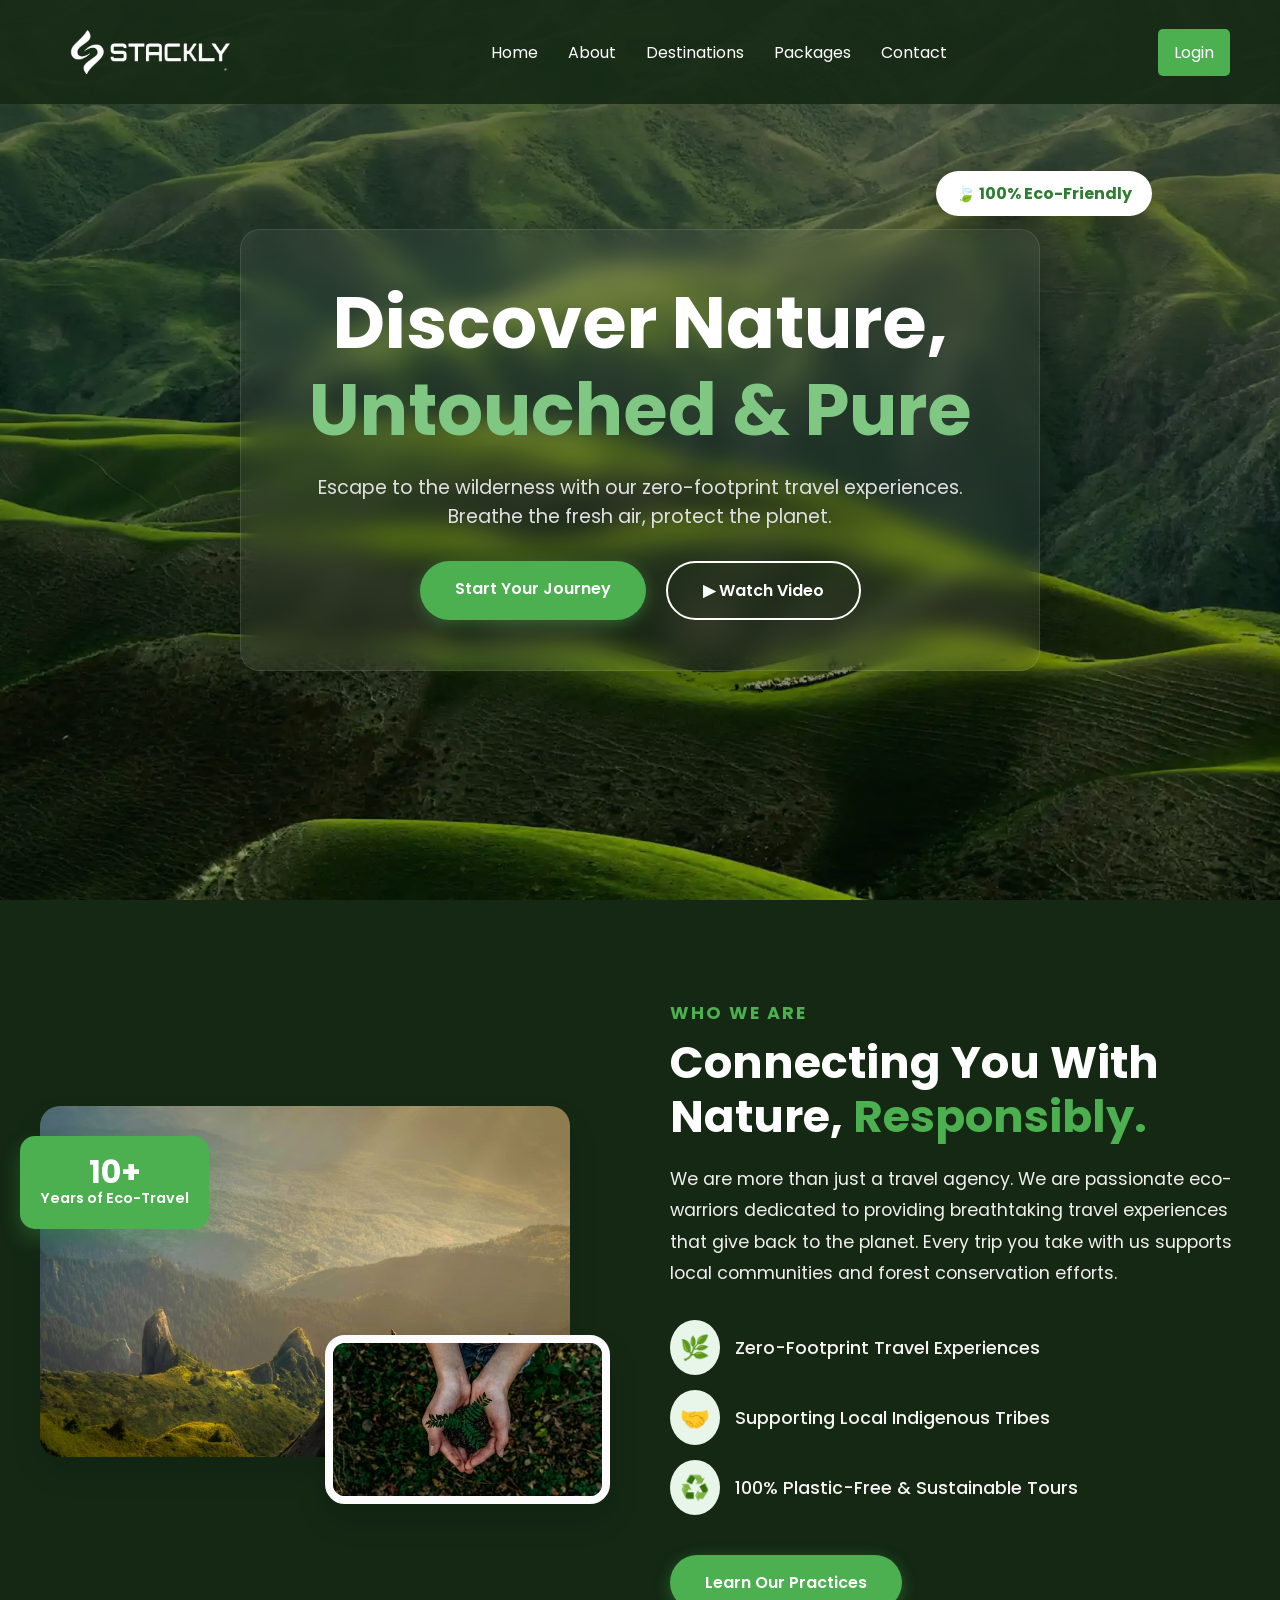
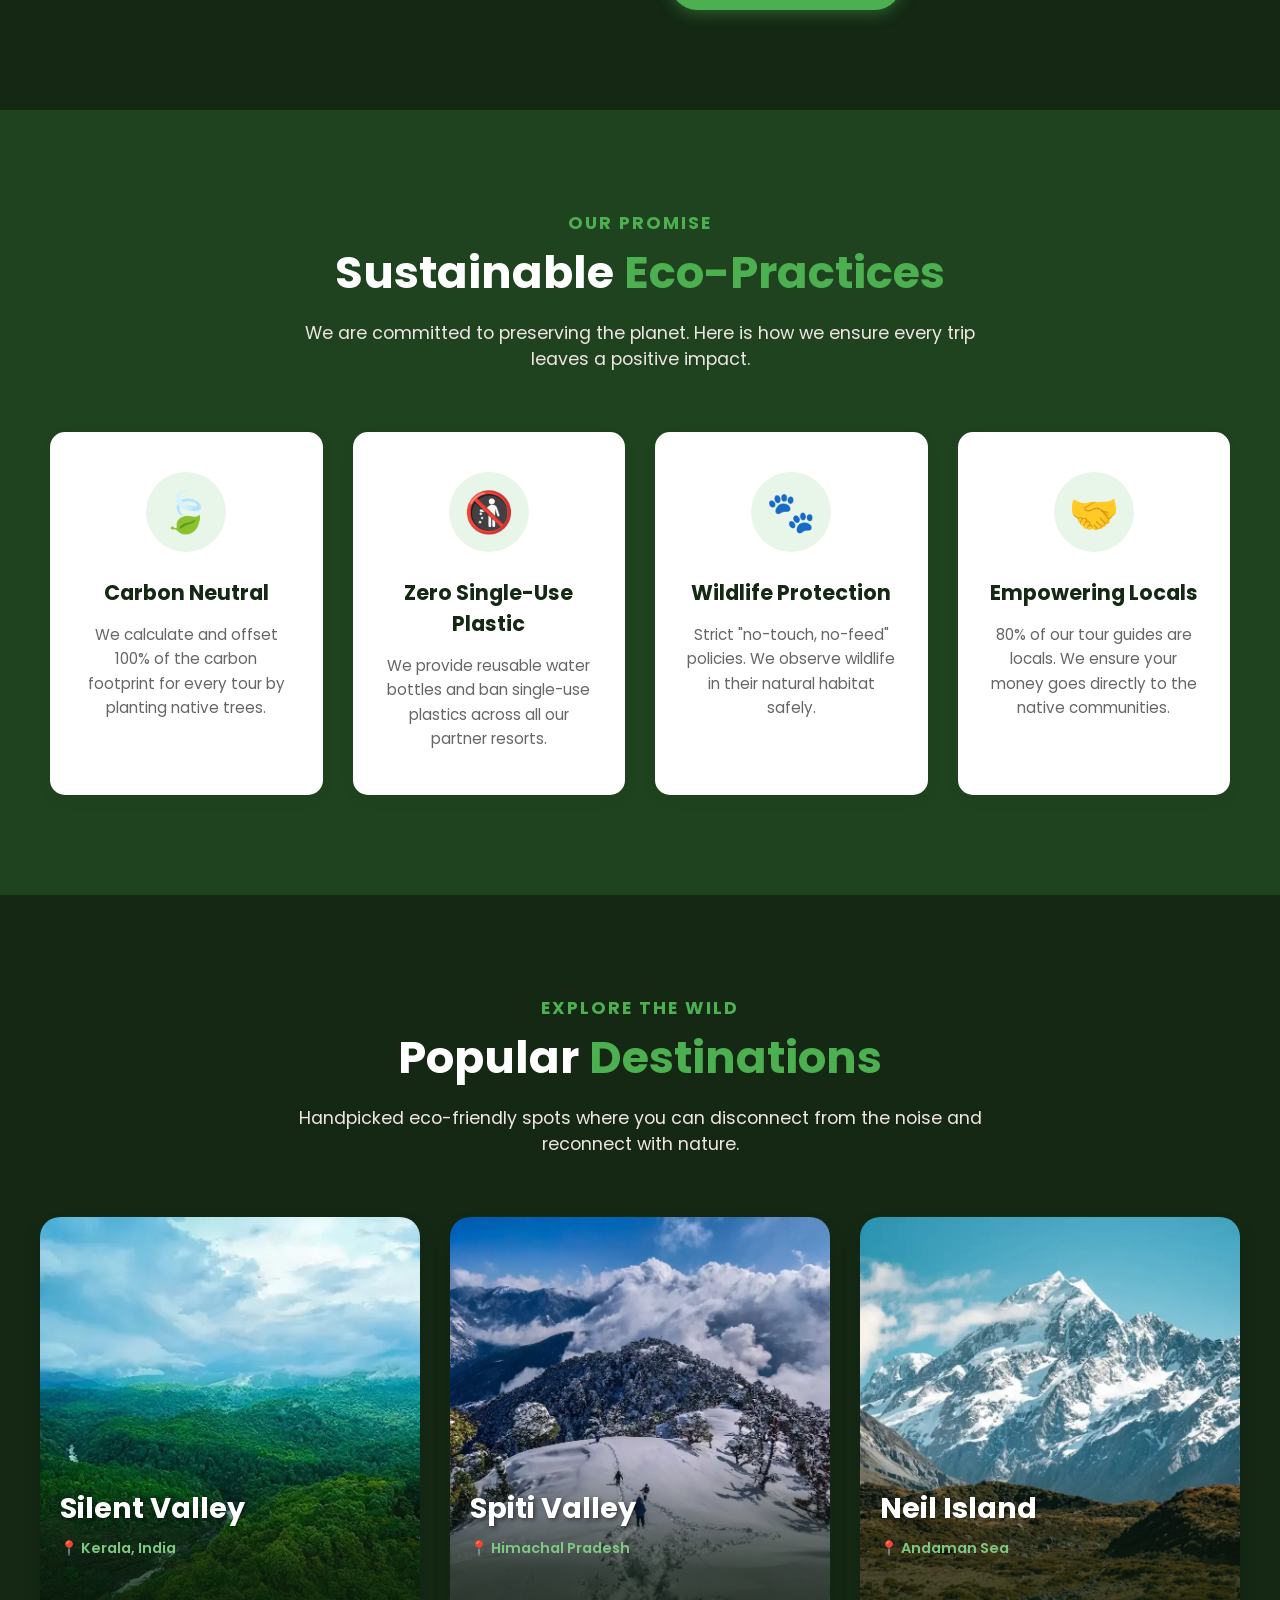
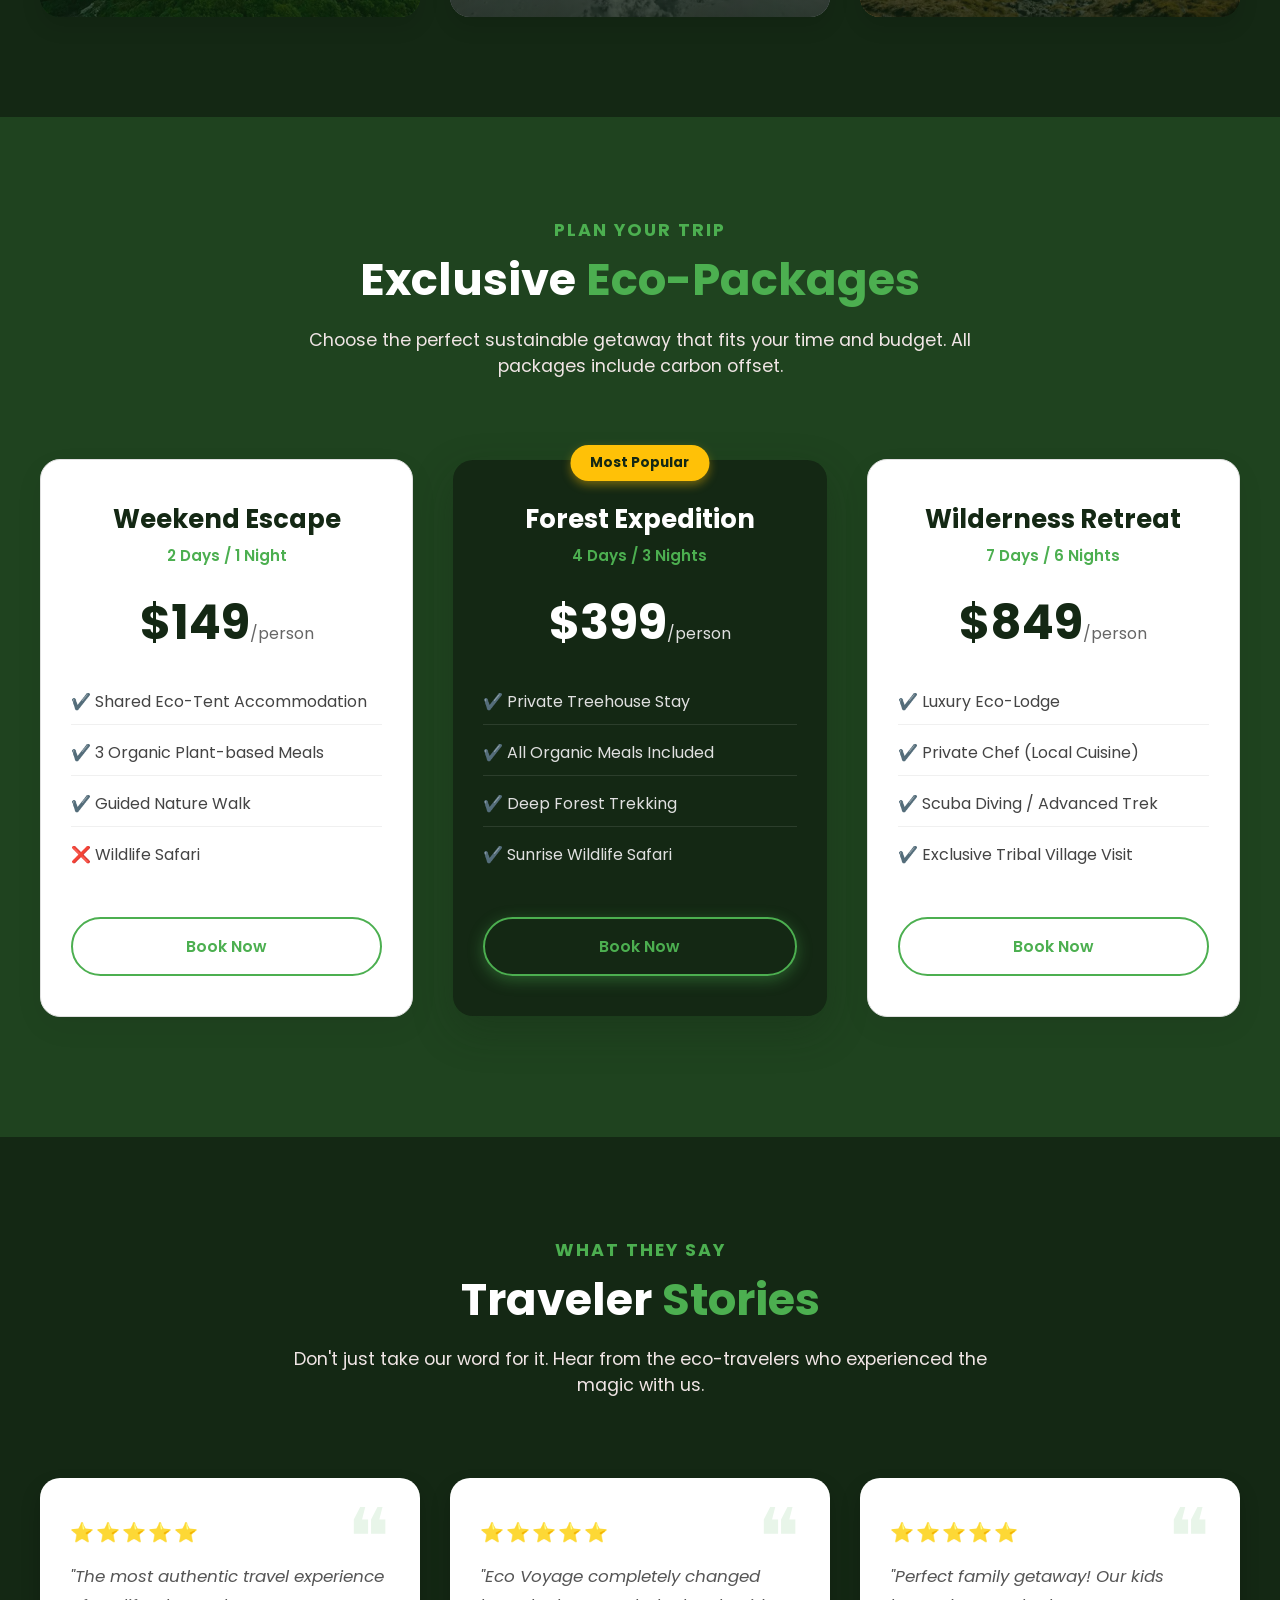
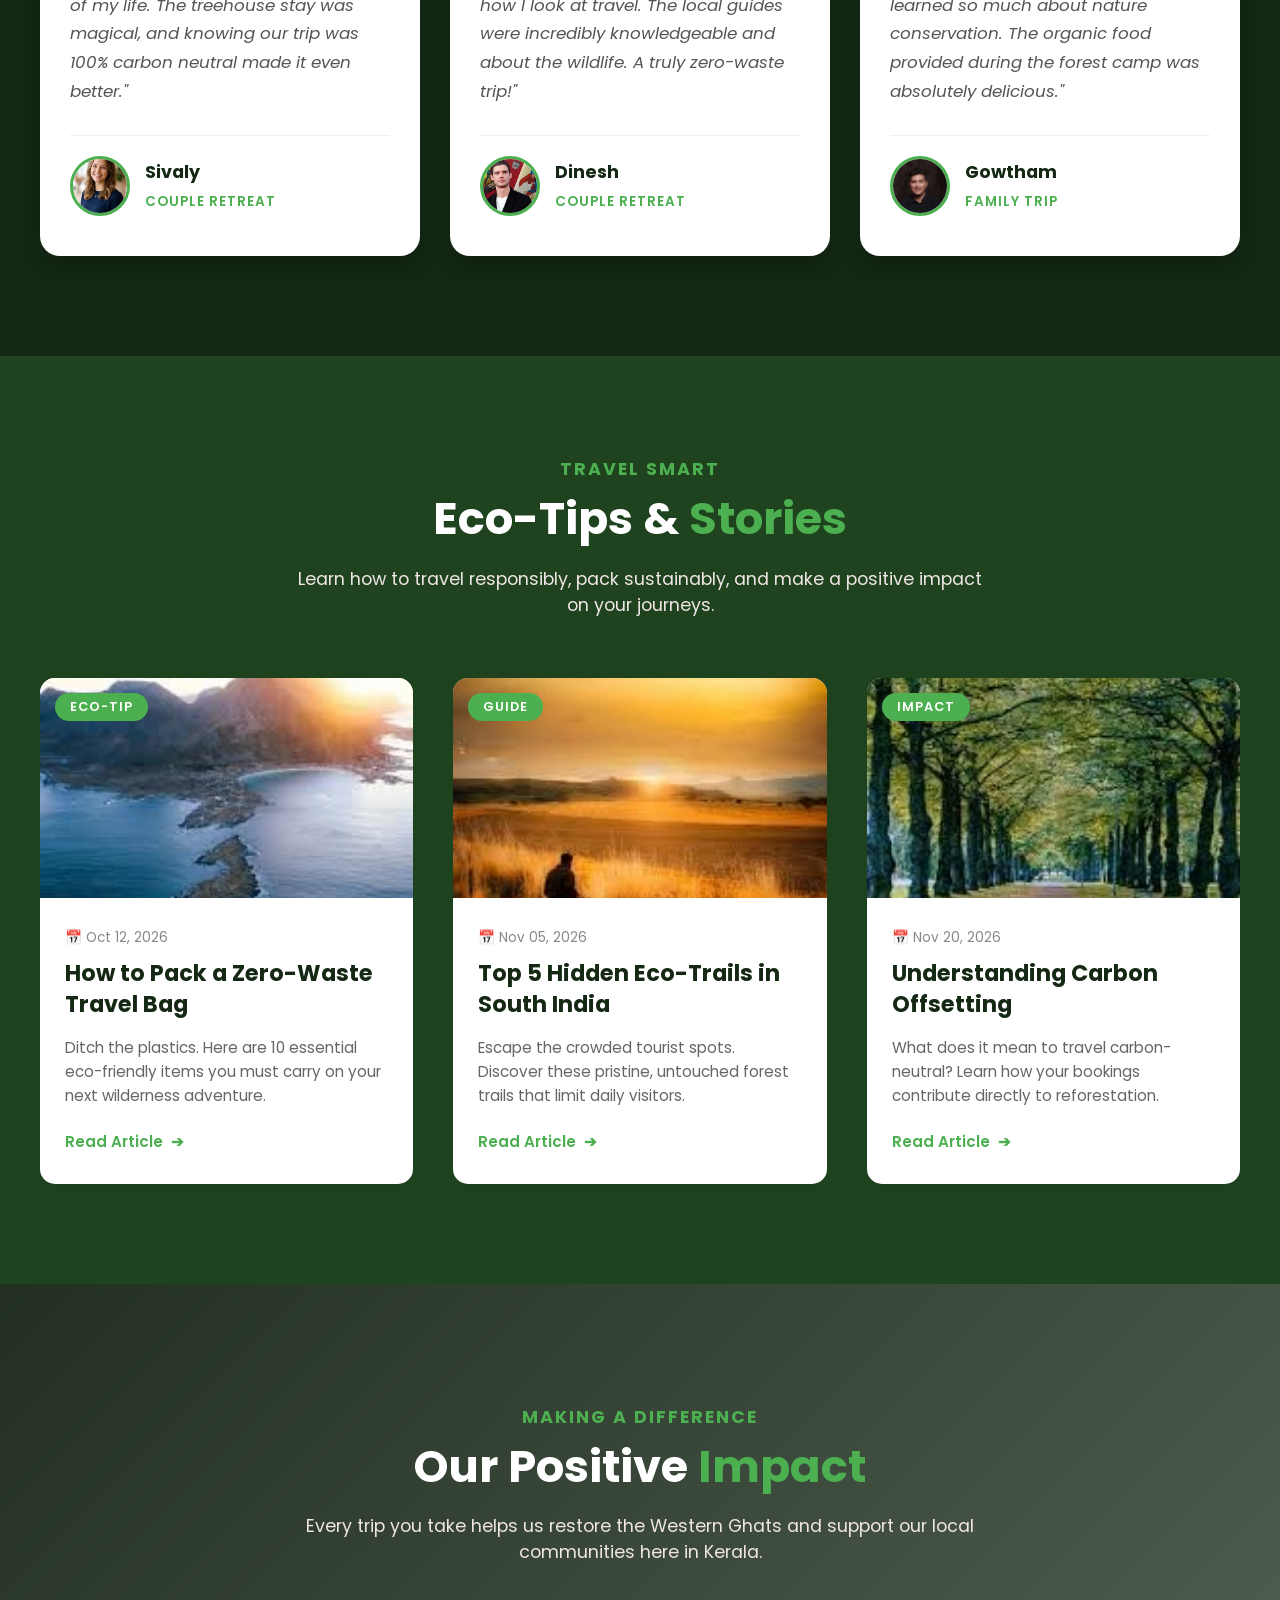
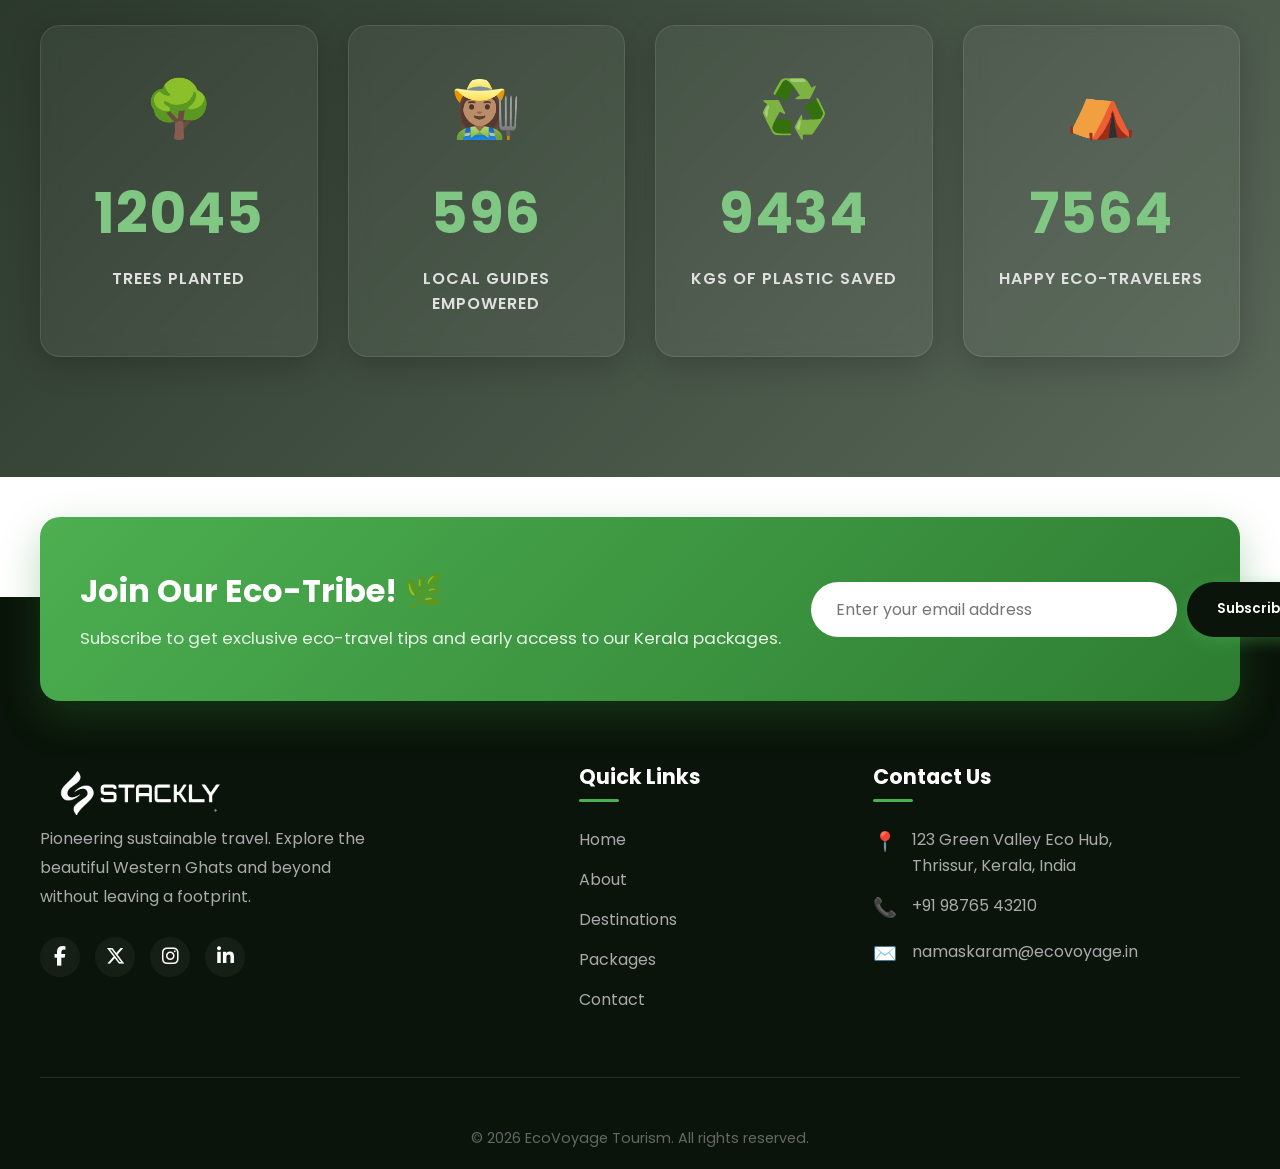
==== index.html @ 21447e5e "Eco Tourism" ====
<!DOCTYPE html>
<html lang="en">

<head>
    <meta charset="UTF-8">
    <meta name="viewport" content="width=device-width, initial-scale=1.0">
    <title>Eco Voyage | Sustainable Tourism</title>
    <link href="https://unpkg.com/aos@2.3.1/dist/aos.css" rel="stylesheet">
    <link rel="stylesheet" href="style.css">
    <link rel="stylesheet" href="com.css">
    <link rel="stylesheet" href="https://cdnjs.cloudflare.com/ajax/libs/font-awesome/6.5.2/css/all.min.css">
</head>
</head>

<body>

    <nav class="navbar">


        <a href="index.html" class="logo-container">
            <img src="./asset/white logo (1).webp" alt="Company Logo" class="logo-img">
        </a>
        <ul class="nav-links">
            <li><a href="index.html">Home</a></li>
            <li><a href="about.html">About</a></li>
            <li><a href="destinations.html">Destinations</a></li>
            <li><a href="packages.html">Packages</a></li>
            <li><a href="contact.html">Contact</a></li>
            <div class="login mob-view">
                <a href="login.html">Login</a>
            </div>
        </ul>
        <div class="login">
            <a href="login.html">Login</a>
        </div>

        <div class="hamburger">
            <div class="line1"></div>
            <div class="line2"></div>
            <div class="line3"></div>
        </div>
    </nav>

    <!-- Section 1: Hero / Home (Upgraded) -->
    <section id="home" class="hero">
        <!-- Animated Zooming Background -->
        <div class="hero-bg"></div>

        <!-- Floating Animated Badge -->
        <div class="floating-badge">🍃 100% Eco-Friendly</div>

        <!-- Glassmorphism Content Box -->
        <div class="hero-content">
            <h1 data-aos="fade-down" data-aos-duration="1000">Discover Nature,<br><span>Untouched & Pure</span></h1>
            <p data-aos="fade-up" data-aos-duration="1200" data-aos-delay="200">Escape to the wilderness with our
                zero-footprint travel experiences. Breathe the fresh air, protect the planet.</p>

            <div class="hero-buttons" data-aos="fade-up" data-aos-duration="1200" data-aos-delay="400">
                <a href="404.html" class="btn primary-btn">Start Your Journey</a>
                <a href="404.html" class="btn secondary-btn">▶ Watch Video</a>
            </div>
        </div>
    </section>

    <!-- Section 2: About Us -->
    <section id="about" class="about-section">
        <div class="container">
            <div class="about-grid">

                <!-- Left Side: Overlapping Images -->
                <div class="about-images" data-aos="fade-right" data-aos-duration="1200">
                    <img src="asset/t2.webp" alt="Nature Exploration" class="main-img">
                    <img src="asset/t3.webp" alt="Eco Plant" class="floating-img">

                    <!-- Floating Experience Badge -->
                    <div class="experience-badge">
                        <h3>10+</h3>
                        <p>Years of Eco-Travel</p>
                    </div>
                </div>

                <!-- Right Side: Content -->
                <div class="about-text" data-aos="fade-left" data-aos-duration="1200" data-aos-delay="200">
                    <h4 class="section-subtitle">Who We Are</h4>
                    <h2 class="section-title">Connecting You With Nature, <span>Responsibly.</span></h2>
                    <p class="about-desc">
                        We are more than just a travel agency. We are passionate eco-warriors dedicated to providing
                        breathtaking travel experiences that give back to the planet. Every trip you take with us
                        supports local communities and forest conservation efforts.
                    </p>

                    <ul class="about-features">
                        <li data-aos="fade-up" data-aos-delay="400"><span class="icon">🌿</span> Zero-Footprint Travel
                            Experiences</li>
                        <li data-aos="fade-up" data-aos-delay="500"><span class="icon">🤝</span> Supporting Local
                            Indigenous Tribes</li>
                        <li data-aos="fade-up" data-aos-delay="600"><span class="icon">♻️</span> 100% Plastic-Free &
                            Sustainable Tours</li>
                    </ul>

                    <a href="404.html" class="btn primary-btn about-btn">Learn Our Practices</a>
                </div>

            </div>
        </div>
    </section>

    <!-- Section 3: Eco-Practices & Core Values -->
    <section id="practices" class="practices-section">
        <div class="container">

            <!-- Section Header -->
            <div class="section-header" data-aos="fade-up">
                <h4 class="section-subtitle">Our Promise</h4>
                <h2 class="section-title">Sustainable <span>Eco-Practices</span></h2>
                <p class="section-desc">We are committed to preserving the planet. Here is how we ensure every trip
                    leaves a positive impact.</p>
            </div>

            <!-- Practices Grid -->
            <div class="practices-grid">

                <!-- Card 1 -->
                <div class="practice-card" data-aos="fade-up" data-aos-duration="1000" data-aos-delay="100">
                    <div class="icon-wrapper">
                        <span>🍃</span>
                    </div>
                    <h3>Carbon Neutral</h3>
                    <p>We calculate and offset 100% of the carbon footprint for every tour by planting native trees.</p>
                </div>

                <!-- Card 2 -->
                <div class="practice-card" data-aos="fade-up" data-aos-duration="1000" data-aos-delay="200">
                    <div class="icon-wrapper">
                        <span>🚯</span>
                    </div>
                    <h3>Zero Single-Use Plastic</h3>
                    <p>We provide reusable water bottles and ban single-use plastics across all our partner resorts.</p>
                </div>

                <!-- Card 3 -->
                <div class="practice-card" data-aos="fade-up" data-aos-duration="1000" data-aos-delay="300">
                    <div class="icon-wrapper">
                        <span>🐾</span>
                    </div>
                    <h3>Wildlife Protection</h3>
                    <p>Strict "no-touch, no-feed" policies. We observe wildlife in their natural habitat safely.</p>
                </div>

                <!-- Card 4 -->
                <div class="practice-card" data-aos="fade-up" data-aos-duration="1000" data-aos-delay="400">
                    <div class="icon-wrapper">
                        <span>🤝</span>
                    </div>
                    <h3>Empowering Locals</h3>
                    <p>80% of our tour guides are locals. We ensure your money goes directly to the native communities.
                    </p>
                </div>

            </div>
        </div>
    </section>

    <!-- Section 4: Top Destinations -->
    <section id="destinations" class="destinations-section">
        <div class="container">

            <!-- Section Header -->
            <div class="section-header" data-aos="fade-up">
                <h4 class="section-subtitle">Explore The Wild</h4>
                <h2 class="section-title">Popular <span>Destinations</span></h2>
                <p class="section-desc">Handpicked eco-friendly spots where you can disconnect from the noise and
                    reconnect with nature.</p>
            </div>

            <!-- Destinations Grid -->
            <div class="destinations-grid">

                <!-- Destination Card 1 -->
                <div class="dest-card" data-aos="zoom-in-up" data-aos-duration="1000" data-aos-delay="100">
                    <img src="asset/t4.webp" alt="Silent Valley Rainforest">
                    <div class="dest-content">
                        <div class="dest-info">
                            <h3>Silent Valley</h3>
                            <span class="location">📍 Kerala, India</span>
                        </div>
                        <div class="dest-hidden-details">
                            <p>Explore untouched tropical evergreen forests and spot rare wildlife.</p>
                            <div class="dest-meta">
                                <span>⏱ 3 Days / 2 Nights</span>
                                <span>⭐ 4.9 (120 Reviews)</span>
                            </div>
                            <a href="404.html" class="btn dest-btn">View Details</a>
                        </div>
                    </div>
                </div>

                <!-- Destination Card 2 -->
                <div class="dest-card" data-aos="zoom-in-up" data-aos-duration="1000" data-aos-delay="200">
                    <img src="asset/t5.webp" alt="Spiti Valley Mountains">
                    <div class="dest-content">
                        <div class="dest-info">
                            <h3>Spiti Valley</h3>
                            <span class="location">📍 Himachal Pradesh</span>
                        </div>
                        <div class="dest-hidden-details">
                            <p>A zero-waste high altitude camping experience in the Himalayas.</p>
                            <div class="dest-meta">
                                <span>⏱ 5 Days / 4 Nights</span>
                                <span>⭐ 4.8 (85 Reviews)</span>
                            </div>
                            <a href="404.html" class="btn dest-btn">View Details</a>
                        </div>
                    </div>
                </div>

                <!-- Destination Card 3 -->
                <div class="dest-card" data-aos="zoom-in-up" data-aos-duration="1000" data-aos-delay="300">
                    <img src="asset/t6.webp" alt="Andaman Coral Reefs">
                    <div class="dest-content">
                        <div class="dest-info">
                            <h3>Neil Island</h3>
                            <span class="location">📍 Andaman Sea</span>
                        </div>
                        <div class="dest-hidden-details">
                            <p>Sustainable scuba diving and beach cleanup retreats.</p>
                            <div class="dest-meta">
                                <span>⏱ 4 Days / 3 Nights</span>
                                <span>⭐ 5.0 (200 Reviews)</span>
                            </div>
                            <a href="404.html" class="btn dest-btn">View Details</a>
                        </div>
                    </div>
                </div>

            </div>
        </div>
    </section>

    <!-- Section 5: Tour Packages -->
    <section id="packages" class="packages-section">
        <div class="container">

            <!-- Section Header -->
            <div class="section-header" data-aos="fade-up">
                <h4 class="section-subtitle">Plan Your Trip</h4>
                <h2 class="section-title">Exclusive <span>Eco-Packages</span></h2>
                <p class="section-desc">Choose the perfect sustainable getaway that fits your time and budget. All
                    packages include carbon offset.</p>
            </div>

            <!-- Packages Grid -->
            <div class="packages-grid">

                <!-- Package 1: Basic -->
                <div class="package-card" data-aos="fade-up" data-aos-duration="1000" data-aos-delay="100">
                    <div class="package-header">
                        <h3>Weekend Escape</h3>
                        <p>2 Days / 1 Night</p>
                    </div>
                    <div class="package-price">
                        <h2>$149<span>/person</span></h2>
                    </div>
                    <ul class="package-features">
                        <li>✔️ Shared Eco-Tent Accommodation</li>
                        <li>✔️ 3 Organic Plant-based Meals</li>
                        <li>✔️ Guided Nature Walk</li>
                        <li>❌ Wildlife Safari</li>
                    </ul>
                    <a href="404.html" class="btn package-btn">Book Now</a>
                </div>

                <!-- Package 2: Premium (Highlighted) -->
                <div class="package-card popular-card" data-aos="fade-up" data-aos-duration="1000" data-aos-delay="200">
                    <div class="popular-badge">Most Popular</div>
                    <div class="package-header">
                        <h3>Forest Expedition</h3>
                        <p>4 Days / 3 Nights</p>
                    </div>
                    <div class="package-price">
                        <h2>$399<span>/person</span></h2>
                    </div>
                    <ul class="package-features">
                        <li>✔️ Private Treehouse Stay</li>
                        <li>✔️ All Organic Meals Included</li>
                        <li>✔️ Deep Forest Trekking</li>
                        <li>✔️ Sunrise Wildlife Safari</li>
                    </ul>
                    <a href="404.html" class="btn primary-btn package-btn">Book Now</a>
                </div>

                <!-- Package 3: Elite -->
                <div class="package-card" data-aos="fade-up" data-aos-duration="1000" data-aos-delay="300">
                    <div class="package-header">
                        <h3>Wilderness Retreat</h3>
                        <p>7 Days / 6 Nights</p>
                    </div>
                    <div class="package-price">
                        <h2>$849<span>/person</span></h2>
                    </div>
                    <ul class="package-features">
                        <li>✔️ Luxury Eco-Lodge</li>
                        <li>✔️ Private Chef (Local Cuisine)</li>
                        <li>✔️ Scuba Diving / Advanced Trek</li>
                        <li>✔️ Exclusive Tribal Village Visit</li>
                    </ul>
                    <a href="404.html" class="btn package-btn">Book Now</a>
                </div>

            </div>
        </div>
    </section>

    <!-- Section 7: Testimonials -->
    <section id="testimonials" class="testimonials-section">
        <div class="container">

            <!-- Section Header (Dark Theme) -->
            <div class="section-header dark-header" data-aos="fade-up">
                <h4 class="section-subtitle">What They Say</h4>
                <h2 class="section-title">Traveler <span>Stories</span></h2>
                <p class="section-desc">Don't just take our word for it. Hear from the eco-travelers who experienced the
                    magic with us.</p>
            </div>

            <!-- Testimonials Grid -->
            <div class="testi-grid">

                <!-- Review Card 1 -->
                <div class="testi-card" data-aos="fade-up" data-aos-duration="1000" data-aos-delay="100">
                    <div class="quote-icon">❝</div>
                    <div class="stars">⭐⭐⭐⭐⭐</div>
                    <p class="review-text">"The most authentic travel experience of my life. The treehouse stay was
                        magical, and knowing our trip was 100% carbon neutral made it even better."</p>
                    <div class="client-info">
                        <img src="asset/p1.webp" alt="Sarah J." class="client-img">
                        <div class="client-details">
                            <h4>Sivaly</h4>
                            <span>Couple Retreat</span>
                        </div>
                    </div>
                </div>

                <!-- Review Card 2 -->
                <div class="testi-card" data-aos="fade-up" data-aos-duration="1000" data-aos-delay="200">
                    <div class="quote-icon">❝</div>
                    <div class="stars">⭐⭐⭐⭐⭐</div>
                    <p class="review-text">"Eco Voyage completely changed how I look at travel. The local guides were
                        incredibly knowledgeable and about the wildlife. A truly zero-waste trip!"</p>
                    <div class="client-info">
                        <img src="asset/p2.webp" alt="David M." class="client-img">
                        <div class="client-details">
                            <h4>Dinesh</h4>
                            <span>Couple Retreat</span>
                        </div>
                    </div>
                </div>

                <!-- Review Card 3 -->
                <div class="testi-card" data-aos="fade-up" data-aos-duration="1000" data-aos-delay="300">
                    <div class="quote-icon">❝</div>
                    <div class="stars">⭐⭐⭐⭐⭐</div>
                    <p class="review-text">"Perfect family getaway! Our kids learned so much about nature conservation.
                        The organic food provided during the forest camp was absolutely delicious."</p>
                    <div class="client-info">
                        <img src="asset/p3.webp" alt="Michael T." class="client-img">
                        <div class="client-details">
                            <h4>Gowtham</h4>
                            <span>Family Trip</span>
                        </div>
                    </div>
                </div>

            </div>
        </div>
    </section>

    <!-- Section 8: Blog / Eco-Tips -->
    <section id="blog" class="blog-section">
        <div class="container">

            <!-- Section Header -->
            <div class="section-header" data-aos="fade-up">
                <h4 class="section-subtitle">Travel Smart</h4>
                <h2 class="section-title">Eco-Tips & <span>Stories</span></h2>
                <p class="section-desc">Learn how to travel responsibly, pack sustainably, and make a positive impact on
                    your journeys.</p>
            </div>

            <!-- Blog Grid -->
            <div class="blog-grid">

                <!-- Blog Card 1 -->
                <div class="blog-card" data-aos="fade-up" data-aos-duration="1000" data-aos-delay="100">
                    <div class="blog-image">
                        <span class="blog-tag">Eco-Tip</span>
                        <img src="asset/t7.webp" alt="Zero Waste Packing">
                    </div>
                    <div class="blog-content">
                        <span class="blog-date">📅 Oct 12, 2026</span>
                        <h3>How to Pack a Zero-Waste Travel Bag</h3>
                        <p>Ditch the plastics. Here are 10 essential eco-friendly items you must carry on your next
                            wilderness adventure.</p>
                        <a href="404.html" class="read-more">Read Article <span class="arrow">➔</span></a>
                    </div>
                </div>

                <!-- Blog Card 2 -->
                <div class="blog-card" data-aos="fade-up" data-aos-duration="1000" data-aos-delay="200">
                    <div class="blog-image">
                        <span class="blog-tag">Guide</span>
                        <img src="asset/t8.webp" alt="Forest Trails">
                    </div>
                    <div class="blog-content">
                        <span class="blog-date">📅 Nov 05, 2026</span>
                        <h3>Top 5 Hidden Eco-Trails in South India</h3>
                        <p>Escape the crowded tourist spots. Discover these pristine, untouched forest trails that limit
                            daily visitors.</p>
                        <a href="404.html" class="read-more">Read Article <span class="arrow">➔</span></a>
                    </div>
                </div>

                <!-- Blog Card 3 -->
                <div class="blog-card" data-aos="fade-up" data-aos-duration="1000" data-aos-delay="300">
                    <div class="blog-image">
                        <span class="blog-tag">Impact</span>
                        <img src="asset/t9.webp" alt="Planting Trees">
                    </div>
                    <div class="blog-content">
                        <span class="blog-date">📅 Nov 20, 2026</span>
                        <h3>Understanding Carbon Offsetting</h3>
                        <p>What does it mean to travel carbon-neutral? Learn how your bookings contribute directly to
                            reforestation.</p>
                        <a href="404.html" class="read-more">Read Article <span class="arrow">➔</span></a>
                    </div>
                </div>

            </div>
        </div>
    </section>

    <section id="impact" class="impact-section">
        <div class="impact-overlay"></div>

        <div class="container relative-z">
            <div class="section-header dark-header" data-aos="fade-up">
                <h4 class="section-subtitle">Making A Difference</h4>
                <h2 class="section-title">Our Positive <span>Impact</span></h2>
                <p class="section-desc">Every trip you take helps us restore the Western Ghats and support our local
                    communities here in Kerala.</p>
            </div>

            <div class="stats-grid">

                <div class="stat-card glass-card" data-aos="fade-up" data-aos-duration="1000" data-aos-delay="100">
                    <div class="stat-icon pulse-icon">🌳</div>
                    <h2 class="counter" data-target="15400">12045</h2>
                    <p>Trees Planted</p>
                </div>

                <div class="stat-card glass-card" data-aos="fade-up" data-aos-duration="1000" data-aos-delay="200">
                    <div class="stat-icon pulse-icon">👩🏽‍🌾</div>
                    <h2 class="counter" data-target="120">596</h2>
                    <p>Local Guides Empowered</p>
                </div>

                <div class="stat-card glass-card" data-aos="fade-up" data-aos-duration="1000" data-aos-delay="300">
                    <div class="stat-icon pulse-icon">♻️</div>
                    <h2 class="counter" data-target="5000">9434</h2>
                    <p>KGs of Plastic Saved</p>
                </div>

                <div class="stat-card glass-card" data-aos="fade-up" data-aos-duration="1000" data-aos-delay="400">
                    <div class="stat-icon pulse-icon">⛺</div>
                    <h2 class="counter" data-target="3200">7564</h2>
                    <p>Happy Eco-Travelers</p>
                </div>

            </div>
        </div>
    </section>

    <footer id="contact" class="footer-section">
        <div class="container">

            <div class="newsletter-box" data-aos="zoom-in" data-aos-duration="1000">
                <div class="news-text">
                    <h2>Join Our Eco-Tribe! 🌿</h2>
                    <p>Subscribe to get exclusive eco-travel tips and early access to our Kerala packages.</p>
                </div>
                <form class="news-form" id="newsForm" novalidate>
                    <input type="email" id="newsEmail" placeholder="Enter your email address" required>
                    <button type="submit" class="btn primary-btn" id="newsBtn">Subscribe</button>
                    <span class="news-error" id="newsError">Please enter a valid email.</span>
                </form>
            </div>

            <div class="footer-grid">

                <div class="footer-col" data-aos="fade-up" data-aos-delay="100">
                    <div class="logo-container">
                        <img src="./asset/white logo (1).webp" alt="Company Logo" class="logo-img">
                    </div>
                    <p class="footer-desc">Pioneering sustainable travel. Explore the beautiful Western Ghats and beyond
                        without leaving a footprint.</p>
                    <div class="social-links">
                        <a href="404.html"><i class="fa-brands fa-facebook-f"></i></a>
                        <a href="404.html"><i class="fa-brands fa-x-twitter"></i></a>
                        <a href="404.html"><i class="fa-brands fa-instagram"></i></a>
                        <a href="404.html"><i class="fa-brands fa-linkedin-in"></i></a>
                    </div>
                </div>

                <div class="footer-col" data-aos="fade-up" data-aos-delay="200">
                    <h3>Quick Links</h3>
                    <ul>
                        <li><a href="index.html">Home</a></li>
                        <li><a href="about.html">About</a></li>
                        <li><a href="destinations.html"> Destinations</a></li>
                        <li><a href="packages.html"> Packages</a></li>
                        <li><a href="contact.html">Contact</a></li>
                    </ul>
                </div>

                <div class="footer-col" data-aos="fade-up" data-aos-delay="300">
                    <h3>Contact Us</h3>
                    <ul class="contact-info">
                        <li><span class="icon">📍</span> 123 Green Valley Eco Hub,<br> Thrissur, Kerala, India</li>
                        <li><span class="icon">📞</span> +91 98765 43210</li>
                        <li><span class="icon">✉️</span> namaskaram@ecovoyage.in</li>
                    </ul>
                </div>

            </div>

            <div class="footer-bottom">
                <p>&copy; 2026 EcoVoyage Tourism. All rights reserved.</p>
            </div>

        </div>
    </footer>

    <script>
        const newsForm = document.getElementById('newsForm');
        const newsEmail = document.getElementById('newsEmail');
        const newsError = document.getElementById('newsError');
        const newsBtn = document.getElementById('newsBtn');

        newsForm.addEventListener('submit', function (e) {
            e.preventDefault();
            const emailRegex = /^[a-zA-Z0-9._%+-]+@[a-zA-Z0-9.-]+\.[a-zA-Z]{2,}$/;

            if (!emailRegex.test(newsEmail.value)) {
                newsError.style.display = "block";
                newsEmail.style.borderColor = "#ff4d4d";
            } else {
                newsError.style.display = "none";
                newsBtn.innerText = "Subscribing...";
                newsBtn.disabled = true;

                // சப்ஸ்கிரைப் சக்சஸ் ஆனதும்
                setTimeout(() => {
                    newsBtn.innerText = "Subscribed!";
                    window.location.href = '404.html'
                    newsEmail.value = "";
                    setTimeout(() => {
                        newsBtn.innerText = "Subscribe";
                        newsBtn.disabled = false;
                    }, 500);
                }, 100);
            }
        });
    </script>

    <script src="https://unpkg.com/aos@2.3.1/dist/aos.js"></script>
    <script src="main.js"></script>
</body>

</html>
---- style.css ----
/* --- UPGRADED HERO SECTION --- */
.hero {
    position: relative;
    height: 100vh;
    display: flex;
    justify-content: center;
    align-items: center;
    overflow: hidden;
    /* Keeps zooming background inside */
}

/* Zooming Background Animation (Ken Burns Effect) */
.hero-bg {
    position: absolute;
    top: 0;
    left: 0;
    width: 100%;
    height: 100%;
    /* Dark gradient over a beautiful nature image */
    background: linear-gradient(rgba(10, 25, 10, 0.6), rgba(10, 25, 10, 0.3)),
        url('./asset/t1.webp') center/cover;
    z-index: -1;
    animation: zoomBg 20s infinite alternate linear;
}

@keyframes zoomBg {
    0% {
        transform: scale(1);
    }

    100% {
        transform: scale(1.15);
    }

    /* Slow zoom in */
}

/* Glassmorphism Content Box */
.hero-content {
    text-align: center;
    padding: 50px;
    background: rgba(255, 255, 255, 0.05);
    /* Semi-transparent */
    backdrop-filter: blur(12px);
    /* Glass blur effect */
    -webkit-backdrop-filter: blur(12px);
    border: 1px solid rgba(255, 255, 255, 0.1);
    border-radius: 20px;
    max-width: 800px;
    width: 90%;
    z-index: 1;
    box-shadow: 0 20px 40px rgba(0, 0, 0, 0.2);
}

.hero-content h1 {
    color: #fff;
    font-size: 4.5rem;
    line-height: 1.2;
    margin-bottom: 20px;
}

.hero-content h1 span {
    color: #81C784;
    /* Soft Eco Green */
}

.hero-content p {
    color: #e0e0e0;
    font-size: 1.2rem;
    margin-bottom: 30px;
}

/* Floating Badge Animation */
.floating-badge {
    position: absolute;
    top: 19%;
    right: 10%;
    background: #fff;
    color: #2e7d32;
    padding: 10px 20px;
    border-radius: 30px;
    font-weight: 700;
    box-shadow: 0 10px 20px rgba(0, 0, 0, 0.2);
    animation: floatBadge 3s ease-in-out infinite;
    z-index: 2;
}

@keyframes floatBadge {

    0%,
    100% {
        transform: translateY(0px);
    }

    50% {
        transform: translateY(-15px);
    }
}

/* Dual Buttons Styling */
.hero-buttons {
    display: flex;
    gap: 20px;
    justify-content: center;
}

.btn {
    padding: 15px 35px;
    border-radius: 30px;
    font-weight: 600;
    text-decoration: none;
    transition: all 0.3s ease;
}

.primary-btn {
    background-color: #4CAF50;
    color: white;
    box-shadow: 0 4px 15px rgba(76, 175, 80, 0.4);
}

.primary-btn:hover {
    background-color: #45a049;
    transform: translateY(-5px);
    box-shadow: 0 8px 25px rgba(76, 175, 80, 0.6);
}

.secondary-btn {
    background-color: transparent;
    color: white;
    border: 2px solid white;
}

.secondary-btn:hover {
    background-color: white;
    color: #142814;
    transform: translateY(-5px);
}

/* --- MOBILE RESPONSIVENESS FOR HERO --- */
@media screen and (max-width: 768px) {
    .hero-content {
        padding: 30px 20px;
    }

    .hero {
        padding-top: 200px;
    }

    .hero-content h1 {
        font-size: 2.8rem;
    }

    .hero-content p {
        font-size: 1rem;
    }

    .hero-buttons {
        flex-direction: column;
        /* Stacks buttons on mobile */
        gap: 15px;
        width: 100%;
    }

    .btn {
        width: 100%;
        /* Full width buttons on mobile */
    }

    .floating-badge {
        top: 22%;
        right: 5%;
        font-size: 0.8rem;
        padding: 8px 15px;
    }
}


/* --- ABOUT US SECTION --- */
.about-section {
    padding: 100px 20px;
    background-color: #142814;
    overflow: hidden;
    /* Prevents AOS animation horizontal scroll issue */
}


.about-grid {
    display: grid;
    grid-template-columns: 1fr 1fr;
    gap: 60px;
    align-items: center;
}

/* Images Layout */
.about-images {
    position: relative;
    padding-right: 40px;
    padding-bottom: 40px;
}

.main-img {
    width: 100%;
    border-radius: 20px;
    box-shadow: 0 15px 30px rgba(0, 0, 0, 0.1);
    transition: transform 0.5s ease;
}

.main-img:hover {
    transform: scale(1.02);
}

.floating-img {
    position: absolute;
    bottom: 0;
    right: 0;
    width: 50%;
    border-radius: 20px;
    border: 8px solid #fcfcfc;
    /* Creates a cutout effect */
    box-shadow: 0 15px 30px rgba(0, 0, 0, 0.15);
    z-index: 2;
}

.experience-badge {
    position: absolute;
    top: 30px;
    left: -20px;
    background-color: #4CAF50;
    color: white;
    padding: 20px;
    border-radius: 15px;
    text-align: center;
    box-shadow: 0 10px 20px rgba(76, 175, 80, 0.3);
    z-index: 3;
    animation: bounceSlow 4s infinite ease-in-out;
}

.experience-badge h3 {
    font-size: 2rem;
    line-height: 1;
}

.experience-badge p {
    font-size: 0.9rem;
    margin: 0;
    font-weight: 600;
}

@keyframes bounceSlow {

    0%,
    100% {
        transform: translateY(0);
    }

    50% {
        transform: translateY(-10px);
    }
}

/* Text Content */
.section-subtitle {
    color: #4CAF50;
    font-size: 1.1rem;
    text-transform: uppercase;
    letter-spacing: 2px;
    margin-bottom: 10px;
}

.section-title {
    font-size: 2.8rem;
    color: #ffffff;
    margin-bottom: 20px;
    line-height: 1.2;
}

.section-title span {
    color: #4CAF50;
    position: relative;
}

.about-desc {
    color: #f2eeee;
    line-height: 1.8;
    font-size: 1.1rem;
    margin-bottom: 30px;
}

/* Features List */
.about-features {
    list-style: none;
    margin-bottom: 40px;
}

.about-features li {
    display: flex;
    align-items: center;
    font-size: 1.1rem;
    color: #f7f3f3;
    margin-bottom: 15px;
    font-weight: 500;
}

.about-features .icon {
    font-size: 1.5rem;
    margin-right: 15px;
    background: #e8f5e9;
    padding: 10px;
    border-radius: 50%;
}

.about-btn {
    display: inline-block;
}

/* --- MOBILE RESPONSIVENESS FOR ABOUT SECTION --- */
@media screen and (max-width: 992px) {
    .about-grid {
        grid-template-columns: 1fr;
        gap: 50px;
        text-align: center;
    }

    .about-images {
        padding-right: 20px;
        padding-bottom: 20px;
        max-width: 600px;
        margin: 0 auto;
    }

    .floating-img {
        width: 45%;
        right: -10px;
        bottom: -10px;
        border-width: 5px;
    }

    .experience-badge {
        left: -10px;
        top: 20px;
        padding: 15px;
    }

    .experience-badge h3 {
        font-size: 1.5rem;
    }

    .section-title {
        font-size: 2.2rem;
    }

    .about-features li {
        justify-content: center;
        text-align: left;
    }
}

@media screen and (max-width: 576px) {
    .about-section {
        padding: 60px 15px;
    }

    .floating-img {
        display: none;
        /* Hide small image on very small screens for clean look */
    }

    .about-images {
        padding-right: 0;
        padding-bottom: 0;
    }
}

/* --- ECO-PRACTICES / CORE VALUES SECTION --- */
.practices-section {
    padding: 100px 20px;
    background-color: #1f431f;
    /* Very light eco-green background */
}

/* Common Header Style for upcoming sections too */
.section-header {
    text-align: center;
    max-width: 700px;
    margin: 0 auto 60px auto;
}

.section-desc {
    color: #f1f0f0;
    font-size: 1.1rem;
    margin-top: 15px;
}

/* Grid Layout */
.practices-grid {
    display: grid;
    /* Smart Grid: Automatically creates columns based on screen width */
    grid-template-columns: repeat(auto-fit, minmax(250px, 1fr));
    gap: 30px;
    padding: 0 10px;
}

/* Card Styling */
.practice-card {
    background: #ffffff;
    padding: 40px 30px;
    border-radius: 15px;
    text-align: center;
    box-shadow: 0 5px 15px rgba(0, 0, 0, 0.05);
    transition: all 0.4s ease;
    position: relative;
    overflow: hidden;
    border-bottom: 4px solid transparent;
}

/* Icon Styling inside Card */
.icon-wrapper {
    width: 80px;
    height: 80px;
    background: #e8f5e9;
    border-radius: 50%;
    display: flex;
    justify-content: center;
    align-items: center;
    margin: 0 auto 25px auto;
    font-size: 2.5rem;
    transition: transform 0.4s ease;
}

.practice-card h3 {
    font-size: 1.3rem;
    color: #142814;
    margin-bottom: 15px;
}

.practice-card p {
    color: #666;
    font-size: 0.95rem;
    line-height: 1.6;
}

/* --- CARD HOVER ANIMATIONS --- */
.practice-card:hover {
    transform: translateY(-10px);
    /* Lifts up */
    box-shadow: 0 15px 30px rgba(0, 0, 0, 0.1);
    /* Stronger shadow */
    border-bottom: 4px solid #4CAF50;
    /* Green border appears at bottom */
}

.practice-card:hover .icon-wrapper {
    transform: scale(1.1) rotate(5deg);
    /* Icon pops slightly */
    background: #4CAF50;
    color: white;
}

/* Change emoji color to text logic (since emojis don't change color via CSS easily, 
   the background change itself gives a great effect) */

/* --- MOBILE RESPONSIVENESS --- */
@media screen and (max-width: 768px) {
    .practices-section {
        padding: 60px 20px;
    }

    .section-header {
        margin-bottom: 40px;
    }

    .practice-card {
        padding: 30px 20px;
    }
}

/* --- TOP DESTINATIONS SECTION --- */
.destinations-section {
    padding: 100px 20px;
    background-color: #142814;
}

.destinations-grid {
    display: grid;
    grid-template-columns: repeat(auto-fit, minmax(300px, 1fr));
    gap: 30px;
}

/* Card Styling */
.dest-card {
    position: relative;
    border-radius: 20px;
    overflow: hidden;
    height: 400px;
    /* Fixed height for uniformity */
    box-shadow: 0 10px 20px rgba(0, 0, 0, 0.1);
    cursor: pointer;
}

.dest-card img {
    width: 100%;
    height: 100%;
    object-fit: cover;
    transition: transform 0.6s ease;
}

/* Hover Effect on Image */
.dest-card:hover img {
    transform: scale(1.1);
}

/* Content Overlay Layer */
.dest-content {
    position: absolute;
    bottom: 0;
    left: 0;
    width: 100%;
    background: linear-gradient(to top, rgba(10, 25, 10, 0.95) 0%, rgba(10, 25, 10, 0.7) 60%, transparent 100%);
    color: white;
    padding: 30px 20px 20px 20px;
    transition: transform 0.4s ease;
    /* Hide the details initially by pushing them down */
    transform: translateY(120px);
}

.dest-info {
    margin-bottom: 15px;
}

.dest-info h3 {
    font-size: 1.8rem;
    margin-bottom: 5px;
    text-shadow: 2px 2px 4px rgba(0, 0, 0, 0.5);
}

.location {
    color: #81C784;
    font-size: 0.9rem;
    font-weight: 600;
}

/* Details that appear on hover */
.dest-hidden-details {
    opacity: 0;
    transition: opacity 0.4s ease 0.1s;
    /* Delay opacity for smooth feel */
}

.dest-hidden-details p {
    font-size: 0.95rem;
    line-height: 1.5;
    color: #e0e0e0;
    margin-bottom: 15px;
}

.dest-meta {
    display: flex;
    justify-content: space-between;
    font-size: 0.85rem;
    margin-bottom: 20px;
    color: #a5d6a7;
    font-weight: 600;
}

.dest-btn {
    display: block;
    text-align: center;
    padding: 10px 20px;
    font-size: 0.9rem;
    background-color: white;
}

/* Hover Reveals Content */
.dest-card:hover .dest-content {
    transform: translateY(0);
    /* Slides up completely */
}

.dest-card:hover .dest-hidden-details {
    opacity: 1;
    /* Makes text visible */
}

/* --- MOBILE RESPONSIVENESS FOR DESTINATIONS --- */
@media screen and (max-width: 768px) {
    .destinations-section {
        padding: 60px 20px;
    }

    .dest-card {
        height: 350px;
    }

    /* On mobile, don't hide everything. Show it slightly so users know to tap */
    .dest-content {
        transform: translateY(0);
        background: linear-gradient(to top, rgba(10, 25, 10, 0.95) 0%, rgba(10, 25, 10, 0.8) 70%, transparent 100%);
    }

    .dest-hidden-details {
        opacity: 1;
    }

    /* Make button slightly smaller on mobile */
    .dest-btn {
        padding: 8px 15px;
    }
}

/* --- TOUR PACKAGES SECTION --- */
.packages-section {
    padding: 100px 20px;
    background-color: #1f431f;
    /* Subtle green background */
}

.packages-grid {
    display: grid;
    grid-template-columns: repeat(auto-fit, minmax(320px, 1fr));
    gap: 40px;
    align-items: center;
    /* Aligns the scaled center card perfectly */
    padding: 20px 0;
}

/* Base Card Styling */
.package-card {
    background-color: #ffffff;
    border-radius: 20px;
    padding: 40px 30px;
    text-align: center;
    box-shadow: 0 10px 30px rgba(0, 0, 0, 0.05);
    transition: transform 0.4s ease, box-shadow 0.4s ease;
    position: relative;
    border: 1px solid #e0e0e0;
}

.package-card:hover {
    transform: translateY(-10px);
    box-shadow: 0 20px 40px rgba(0, 0, 0, 0.1);
}

.package-header h3 {
    font-size: 1.6rem;
    color: #142814;
    margin-bottom: 5px;
}

.package-header p {
    color: #4CAF50;
    font-weight: 600;
    font-size: 0.95rem;
    margin-bottom: 20px;
}

.package-price h2 {
    font-size: 3rem;
    color: #142814;
    margin-bottom: 30px;
}

.package-price span {
    font-size: 1rem;
    color: #666;
    font-weight: 400;
}

/* Features List */
.package-features {
    list-style: none;
    text-align: left;
    margin-bottom: 40px;
}

.package-features li {
    font-size: 1rem;
    color: #444;
    margin-bottom: 15px;
    border-bottom: 1px solid #f0f0f0;
    padding-bottom: 10px;
}

.package-features li:last-child {
    border-bottom: none;
}

/* Button for normal cards */
.package-btn {
    display: block;
    border: 2px solid #4CAF50;
    color: #4CAF50;
    background: transparent;
}

.package-btn:hover {
    background: #4CAF50;
    color: white;
}

/* --- POPULAR CARD (CENTER) STYLING --- */
.popular-card {
    background-color: #142814;
    color: white;
    transform: scale(1.08);
    /* Makes it slightly bigger */
    border: none;
    box-shadow: 0 15px 40px rgba(20, 40, 20, 0.3);
}

.popular-card:hover {
    transform: scale(1.08) translateY(-10px);
}

.popular-card .package-header h3,
.popular-card .package-price h2 {
    color: white;
}

.popular-card .package-price span,
.popular-card .package-features li {
    color: #e0e0e0;
    border-bottom-color: rgba(255, 255, 255, 0.1);
}

/* Popular Badge */
.popular-badge {
    position: absolute;
    top: -15px;
    left: 50%;
    transform: translateX(-50%);
    background-color: #FFC107;
    /* Eye-catching Yellow */
    color: #142814;
    padding: 8px 20px;
    border-radius: 20px;
    font-weight: 700;
    font-size: 0.85rem;
    box-shadow: 0 4px 10px rgba(255, 193, 7, 0.4);
}

/* --- MOBILE RESPONSIVENESS FOR PACKAGES --- */
@media screen and (max-width: 992px) {
    .packages-grid {
        gap: 30px;
    }

    /* Remove scaling on smaller screens so they stack normally */
    .popular-card {
        transform: scale(1);
    }

    .popular-card:hover {
        transform: translateY(-10px);
    }
    .packages-grid {
        grid-template-columns: 1fr;
    }
}

@media screen and (max-width: 768px) {
    .packages-section {
        padding: 60px 20px;
    }

    .package-card {
        padding: 30px 20px;
    }

    .package-price h2 {
        font-size: 2.5rem;
    }
}

/* --- TESTIMONIALS SECTION --- */
.testimonials-section {
    padding: 100px 20px;
    background-color: #142814;
    /* Dark Forest Green for contrast */
    color: white;
}

/* Modifier for header in dark background */
.dark-header .section-title,
.dark-header .section-desc {
    color: white;
}

.testi-grid {
    display: grid;
    grid-template-columns: repeat(auto-fit, minmax(300px, 1fr));
    gap: 30px;
    padding-top: 20px;
}

/* Testimonial Card */
.testi-card {
    background-color: #ffffff;
    color: #333;
    padding: 40px 30px;
    border-radius: 20px;
    position: relative;
    box-shadow: 0 10px 20px rgba(0, 0, 0, 0.2);
    transition: transform 0.4s ease;
    z-index: 1;
}

.testi-card:hover {
    transform: translateY(-10px);
}

/* Huge Quote Icon inside card */
.quote-icon {
    position: absolute;
    top: 20px;
    right: 30px;
    font-size: 5rem;
    color: #e8f5e9;
    /* Very light green so it acts like a watermark */
    line-height: 1;
    z-index: -1;
    font-family: Georgia, serif;
}

.stars {
    font-size: 1.2rem;
    margin-bottom: 15px;
    letter-spacing: 2px;
}

.review-text {
    font-size: 1.05rem;
    line-height: 1.7;
    color: #555;
    margin-bottom: 30px;
    font-style: italic;
    min-height: 100px;
    /* Keeps cards aligned */
}

/* Client Info Area */
.client-info {
    display: flex;
    align-items: center;
    border-top: 1px solid #f0f0f0;
    padding-top: 20px;
}

.client-img {
    width: 60px;
    height: 60px;
    border-radius: 50%;
    object-fit: cover;
    margin-right: 15px;
    border: 3px solid #4CAF50;
    transition: transform 0.4s ease;
}

.testi-card:hover .client-img {
    transform: scale(1.1) rotate(5deg);
}

.client-details h4 {
    font-size: 1.1rem;
    color: #142814;
    margin-bottom: 3px;
}

.client-details span {
    font-size: 0.85rem;
    color: #4CAF50;
    font-weight: 600;
    text-transform: uppercase;
    letter-spacing: 1px;
}

/* --- MOBILE RESPONSIVENESS FOR TESTIMONIALS --- */
@media screen and (max-width: 768px) {
    .testimonials-section {
        padding: 60px 20px;
    }

    .testi-card {
        padding: 30px 20px;
    }

    .review-text {
        font-size: 1rem;
        min-height: auto;
        /* Remove min-height on mobile */
    }
}

/* --- BLOG / ECO-TIPS SECTION --- */
.blog-section {
    padding: 100px 20px;
    background-color: #1f431f;
}

.blog-grid {
    display: grid;
    grid-template-columns: repeat(auto-fit, minmax(320px, 1fr));
    gap: 40px;
}

/* Blog Card Styling */
.blog-card {
    background: #fff;
    border-radius: 15px;
    overflow: hidden;
    box-shadow: 0 10px 25px rgba(0, 0, 0, 0.06);
    transition: transform 0.4s ease, box-shadow 0.4s ease;
}

.blog-card:hover {
    transform: translateY(-10px);
    box-shadow: 0 15px 35px rgba(0, 0, 0, 0.1);
}

/* Image Wrapper and Animation */
.blog-image {
    position: relative;
    width: 100%;
    height: 220px;
    overflow: hidden;
}

.blog-image img {
    width: 100%;
    height: 100%;
    object-fit: cover;
    transition: transform 0.6s ease;
}

.blog-card:hover .blog-image img {
    transform: scale(1.1);
    /* Zoom effect on hover */
}

/* Floating Tag */
.blog-tag {
    position: absolute;
    top: 15px;
    left: 15px;
    background-color: #4CAF50;
    color: white;
    padding: 5px 15px;
    font-size: 0.8rem;
    font-weight: 600;
    border-radius: 20px;
    z-index: 2;
    text-transform: uppercase;
    letter-spacing: 1px;
}

/* Content Area */
.blog-content {
    padding: 30px 25px;
}

.blog-date {
    display: block;
    color: #888;
    font-size: 0.85rem;
    margin-bottom: 10px;
}

.blog-content h3 {
    font-size: 1.4rem;
    color: #142814;
    margin-bottom: 15px;
    line-height: 1.4;
    transition: color 0.3s ease;
}

.blog-card:hover .blog-content h3 {
    color: #4CAF50;
    /* Title turns green on hover */
}

.blog-content p {
    color: #666;
    font-size: 0.95rem;
    line-height: 1.6;
    margin-bottom: 20px;
}

/* Read More Link & Arrow Animation */
.read-more {
    display: inline-flex;
    align-items: center;
    color: #4CAF50;
    font-weight: 600;
    text-decoration: none;
    font-size: 0.95rem;
    transition: color 0.3s ease;
}

.read-more .arrow {
    margin-left: 8px;
    transition: transform 0.3s ease;
}

.blog-card:hover .read-more {
    color: #2e7d32;
}

.blog-card:hover .arrow {
    transform: translateX(5px);
    /* Arrow shoots forward */
}

/* --- MOBILE RESPONSIVENESS FOR BLOG --- */
@media screen and (max-width: 768px) {
    .blog-section {
        padding: 60px 20px;
    }

    .blog-grid {
        gap: 30px;
        grid-template-columns: 1fr;
    }

    .blog-image {
        height: 200px;
    }

    .blog-content {
        padding: 25px 20px;
    }

    .blog-content h3 {
        font-size: 1.25rem;
    }
}

/* --- OUR IMPACT SECTION (UPGRADED) --- */
.impact-section {
    position: relative;
    padding: 120px 20px;
    /* Beautiful dark forest background */
    background: url('./asset/de4.webp') center/cover fixed;
    color: white;
    text-align: center;
    overflow: hidden;
}

.impact-overlay {
    position: absolute;
    top: 0;
    left: 0;
    width: 100%;
    height: 100%;
    background: linear-gradient(135deg, rgba(10, 25, 10, 0.9), rgba(20, 40, 20, 0.7));
}

.relative-z {
    position: relative;
    z-index: 2;
}

.stats-grid {
    display: grid;
    grid-template-columns: repeat(auto-fit, minmax(220px, 1fr));
    gap: 30px;
    margin-top: 50px;
}

/* Glassmorphism Card Style */
.glass-card {
    background: rgba(255, 255, 255, 0.05);
    /* Very transparent white */
    backdrop-filter: blur(10px);
    /* The Glass Blur Effect */
    -webkit-backdrop-filter: blur(10px);
    border: 1px solid rgba(255, 255, 255, 0.1);
    border-radius: 20px;
    padding: 40px 20px;
    transition: all 0.4s ease;
    box-shadow: 0 8px 32px rgba(0, 0, 0, 0.2);
}

/* Glowing Hover Effect */
.glass-card:hover {
    transform: translateY(-10px);
    background: rgba(255, 255, 255, 0.1);
    border-color: #4CAF50;
    box-shadow: 0 15px 40px rgba(76, 175, 80, 0.3);
    /* Green Glow */
}

/* Floating Icon Animation */
.stat-icon {
    font-size: 3.5rem;
    margin-bottom: 20px;
    display: inline-block;
    animation: floatIcon 3s ease-in-out infinite;
}

@keyframes floatIcon {

    0%,
    100% {
        transform: translateY(0);
    }

    50% {
        transform: translateY(-10px);
    }
}

.stat-card h2 {
    font-size: 3.5rem;
    color: #81C784;
    /* Light Eco Green */
    margin-bottom: 10px;
    font-weight: 700;
    letter-spacing: 1px;
}

.stat-card p {
    font-size: 1rem;
    font-weight: 600;
    color: #e0e0e0;
    text-transform: uppercase;
    letter-spacing: 1px;
}

/* --- MOBILE RESPONSIVENESS FOR IMPACT --- */
@media screen and (max-width: 768px) {
    .impact-section {
        padding: 80px 20px;
        background-attachment: scroll;
        /* Disables fixed background on mobile for better performance */
    }

    .stats-grid {
        gap: 20px;
    }

    .glass-card {
        padding: 30px 15px;
    }

    .stat-icon {
        font-size: 2.8rem;
    }

    .stat-card h2 {
        font-size: 2.8rem;
    }
}
---- com.css ----
@import url('https://fonts.googleapis.com/css2?family=Poppins:wght@300;400;600;700&display=swap');

* {
    margin: 0;
    padding: 0;
    box-sizing: border-box;
    font-family: 'Poppins', sans-serif;
    scroll-behavior: smooth;
}

/* body{
   padding-top: 80px;
} */
a {
    text-decoration: none;
}

.logo-container {
    display: flex;
    align-items: center;
    justify-content: flex-start;
    padding: 10px 20px;
}


.logo-img {
    width: 160px;
    transition: transform 0.3s ease;
}


.logo-img:hover {
    transform: scale(1.05);
    cursor: pointer;
}

/* Navbar Styling */
.navbar {
    display: flex;
    justify-content: space-between;
    align-items: center;
    padding: 20px 50px;
    background-color: rgba(20, 40, 20, 0.9);
    position: fixed;
    top: 0;
    width: 100%;
    z-index: 999;
    transition: 0.3s ease;
}

.logo {
    color: white;
    font-size: 24px;
    font-weight: 700;
    cursor: pointer;
}

.logo span {
    color: #4CAF50;
    /* Eco Green */
}

.nav-links {
    list-style: none;
    display: flex;
}

.nav-links li {
    margin-left: 30px;
}

.nav-links a {
    color: white;
    text-decoration: none;
    font-weight: 400;
    transition: 0.3s;
}

.nav-links a:hover {
    color: #4CAF50;
}

.login a {
    color: white;
    padding: 12px 16px;
    background-color: #4CAF50;
    border-radius: 5px;
    transition: all 0.4s ease;

}

.login a:hover {
    background-color: transparent;
}

/* Hamburger Menu (Mobile) */
.hamburger {
    display: none;
    cursor: pointer;
}

.hamburger div {
    width: 25px;
    height: 3px;
    background-color: white;
    margin: 5px;
    transition: all 0.3s ease;
}

.mob-view {
    display: none;
}

/* --- MOBILE RESPONSIVENESS --- */
@media screen and (max-width: 768px) {
    .mob-view {
        display: block !important;
    }

    .navbar {
        padding: 20px;
    }

    .login {
        display: none;
    }

    .nav-links {
        position: absolute;
        right: 0;
        top: 70px;
        background-color: rgba(20, 40, 20, 0.95);
        height: 100vh;
        width: 100%;
        flex-direction: column;
        align-items: center;
        justify-content: flex-start;
        padding-top: 50px;
        transform: translateX(100%);
        transition: transform 0.4s ease-in-out;
    }

    .nav-links li {
        margin: 20px 0;
    }

    .nav-links.nav-active {
        transform: translateX(0%);
    }

    .hamburger {
        display: block;
    }

    .toggle .line1 {
        transform: rotate(-45deg) translate(-5px, 6px);
    }

    .toggle .line2 {
        opacity: 0;
        /* நடுவுல இருக்கற கோடு மறைஞ்சிடும் */
    }

    .toggle .line3 {
        transform: rotate(45deg) translate(-5px, -6px);
    }

}

/* --- FOOTER & CONTACT SECTION --- */
.footer-section {
    background-color: #0a140a;
    /* Deep, dark forest black/green */
    color: #fff;
    padding: 80px 20px 20px 20px;
    position: relative;
    margin-top: 120px;
    /* Space for the floating newsletter */
    font-family: 'Poppins', sans-serif;
}

/* Floating Newsletter Box */
.newsletter-box {
    background: linear-gradient(135deg, #4CAF50, #2e7d32);
    border-radius: 20px;
    padding: 50px 40px;
    display: flex;
    justify-content: space-between;
    align-items: center;
    flex-wrap: wrap;
    gap: 30px;
    margin-top: -160px;
    /* Pulls the box up to overlap the section above */
    margin-bottom: 60px;
    box-shadow: 0 15px 40px rgba(46, 125, 50, 0.3);
    position: relative;
    z-index: 10;
}

.news-text h2 {
    font-size: 2rem;
    margin-bottom: 10px;
    color: white;
}

.news-text p {
    color: #e8f5e9;
    font-size: 1.05rem;
}

.news-form {
    display: flex;
    gap: 10px;
    flex: 1;
    min-width: 300px;
}

.news-form input {
    flex: 1;
    padding: 15px 25px;
    border-radius: 30px;
    border: none;
    outline: none;
    font-size: 1rem;
    font-family: 'Poppins', sans-serif;
}

.news-form button {
    background: #0a140a;
    color: white;
    border: none;
    cursor: pointer;
    padding: 15px 30px;
    border-radius: 30px;
    font-weight: 600;
    transition: 0.3s;
}

.news-form button:hover {
    background: #ffffff;
    color: #0a140a;
}

/* Footer Grid Layout */
.footer-grid {
    display: grid;
    grid-template-columns: 2fr 1fr 1.5fr;
    gap: 50px;
    margin-bottom: 40px;
    border-bottom: 1px solid rgba(255, 255, 255, 0.1);
    padding-bottom: 50px;
}

.footer-logo {
    font-size: 28px;
    font-weight: 700;
    margin-bottom: 15px;
}

.footer-logo span {
    color: #4CAF50;
}

.footer-desc {
    color: #aaa;
    line-height: 1.8;
    margin-bottom: 25px;
    max-width: 350px;
}

/* Social Media Icons */
.social-links {
    display: flex;
    gap: 15px;
}

.social-links a {
    display: inline-flex;
    justify-content: center;
    align-items: center;
    width: 40px;
    height: 40px;
    background: rgba(255, 255, 255, 0.05);
    border-radius: 50%;
    color: white;
    text-decoration: none;
    font-size: 1.2rem;
    transition: all 0.3s ease;
}

.social-links a:hover {
    background: #4CAF50;
    transform: translateY(-5px);
    /* Bounce up on hover */
    box-shadow: 0 5px 15px rgba(76, 175, 80, 0.4);
}

/* Quick Links & Contact Details */
.footer-col h3 {
    font-size: 1.3rem;
    margin-bottom: 25px;
    color: #fff;
    position: relative;
    padding-bottom: 10px;
}

.footer-col h3::after {
    content: '';
    position: absolute;
    left: 0;
    bottom: 0;
    width: 40px;
    height: 3px;
    background: #4CAF50;
    border-radius: 2px;
}

.footer-col ul {
    list-style: none;
}

.footer-col ul li {
    margin-bottom: 15px;
}

.footer-col ul li a {
    color: #aaa;
    text-decoration: none;
    transition: all 0.3s ease;
    display: inline-block;
}

.footer-col ul li a:hover {
    color: #4CAF50;
    transform: translateX(5px);
    /* Slide right gently on hover */
}

/* Contact Info Styling */
.contact-info li {
    color: #aaa;
    display: flex;
    align-items: flex-start;
    gap: 15px;
    margin-bottom: 20px;
    line-height: 1.6;
}

.contact-info .icon {
    font-size: 1.2rem;
}

/* Bottom Copyright Bar */
.footer-bottom {
    text-align: center;
    color: #666;
    font-size: 0.9rem;
    padding-top: 10px;
}

/* --- MOBILE RESPONSIVENESS FOR FOOTER --- */
@media screen and (max-width: 992px) {
    .footer-grid {
        grid-template-columns: 1fr 1fr;
        /* 2 columns on tablet */
    }
}

@media screen and (max-width: 768px) {
    .footer-section {
        padding-top: 140px;
        /* More space for stacked newsletter on mobile */
    }

    .newsletter-box {
        flex-direction: column;
        text-align: center;
        padding: 40px 20px;
        margin-top: -160px;
    }

    .news-form {
        width: 100%;
        flex-direction: column;
        /* Stack input and button vertically */
        min-width: 100%;
    }

    .news-form button {
        width: 100%;
    }

    .footer-grid {
        grid-template-columns: 1fr;
        /* 1 column on mobile screens */
        text-align: center;
        gap: 40px;
    }

    .footer-col h3::after {
        left: 50%;
        transform: translateX(-50%);
        /* Center the underline for headings */
    }

    .social-links {
        justify-content: center;
    }

    .footer-desc {
        margin: 0 auto 25px auto;
    }

    .contact-info li {
        justify-content: center;
        text-align: left;
        /* Keep text readable while centered overall */
        flex-direction: column;
        align-items: center;
        gap: 5px;
    }
}

.container {
    max-width: 1200px;
    margin: 0 auto;
}

.section-header {
    text-align: center;
    max-width: 700px;
    margin: 0 auto 60px auto;
}

.section-desc {
    color: #f0e5e5 !important;
    font-size: 1.1rem;
    margin-top: 15px;
}

.section-subtitle {
    color: #4CAF50;
    font-size: 1.1rem;
    text-transform: uppercase;
    letter-spacing: 2px;
    margin-bottom: 10px;
}

.news-form {
    position: relative;
    display: flex;
    gap: 10px;
}

.news-error {
    position: absolute;
    bottom: -25px;
    left: 0;
    color: #ff4d4d;
    font-size: 0.8rem;
    display: none;
}

.news-form input:invalid:not(:placeholder-shown) {
    border: 1px solid #ff4d4d;
}

.news-form input:valid:not(:placeholder-shown) {
    border: 1px solid #4CAF50;
}
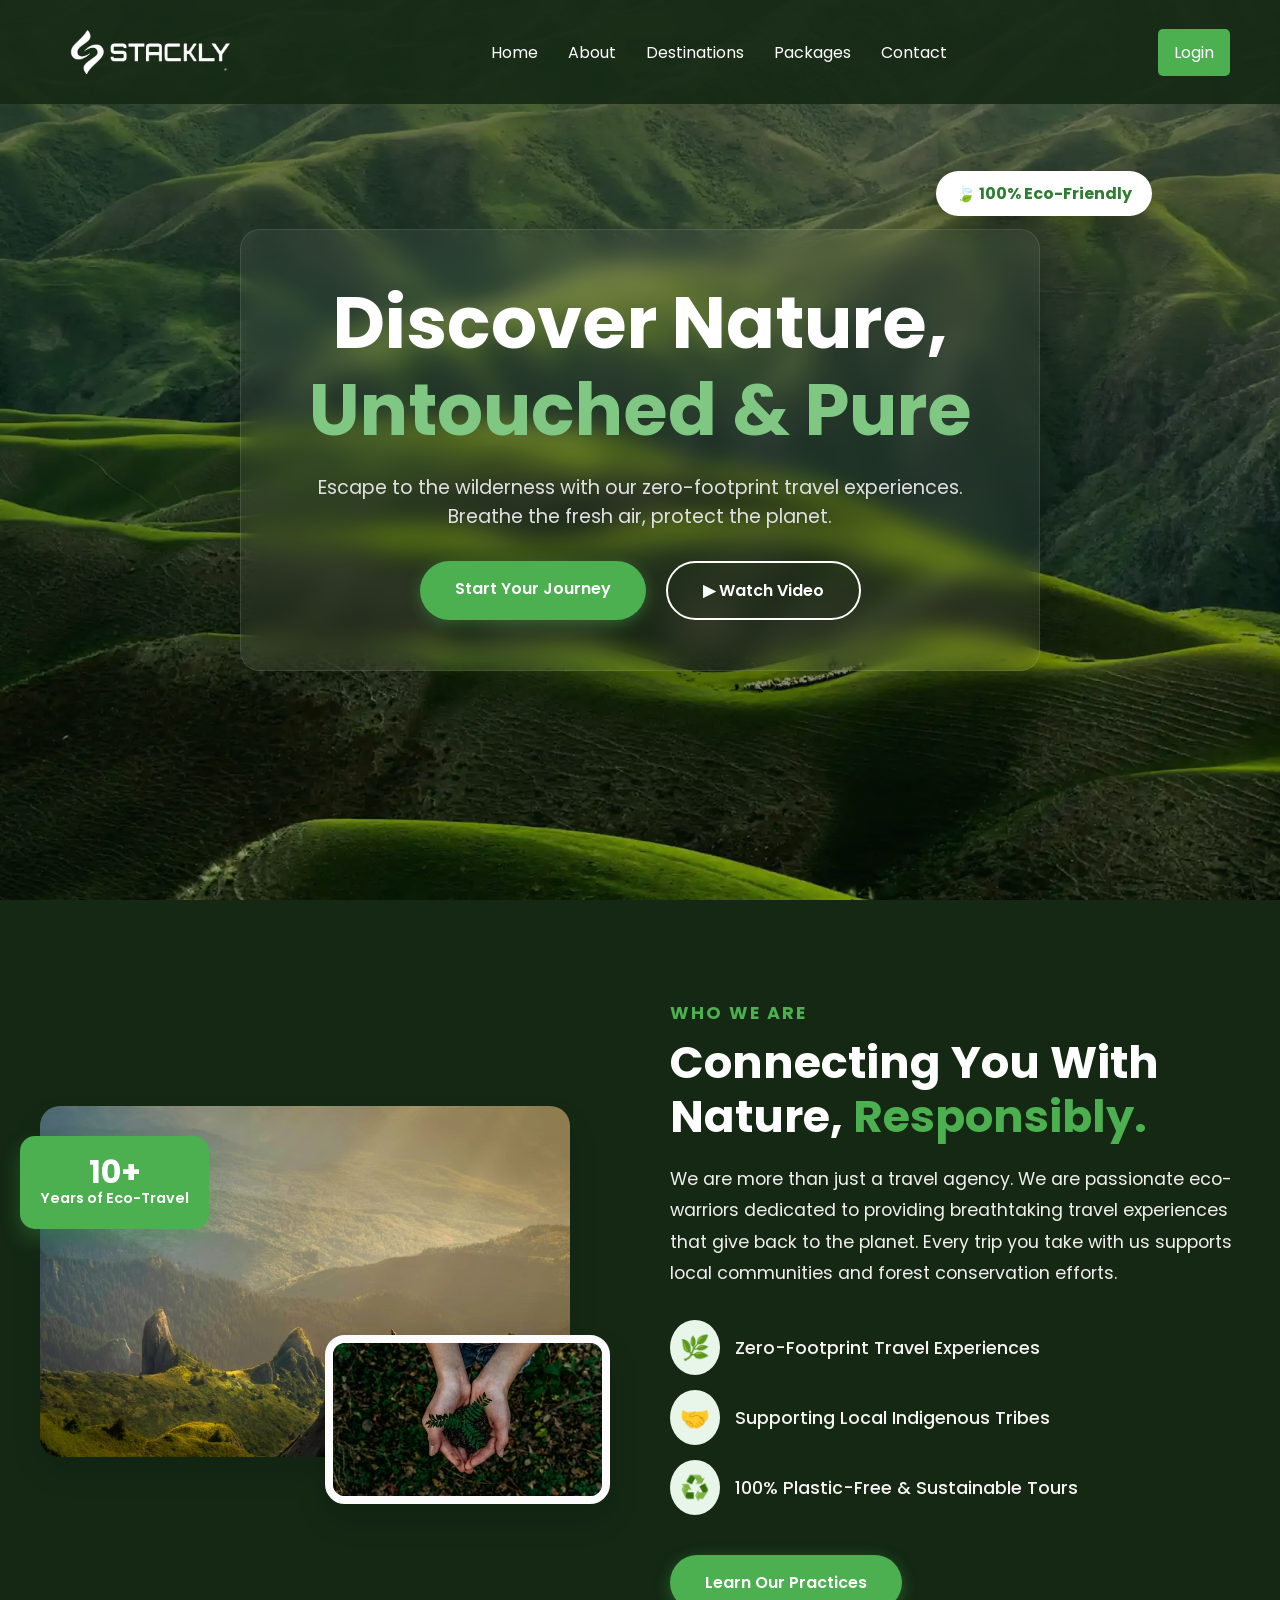
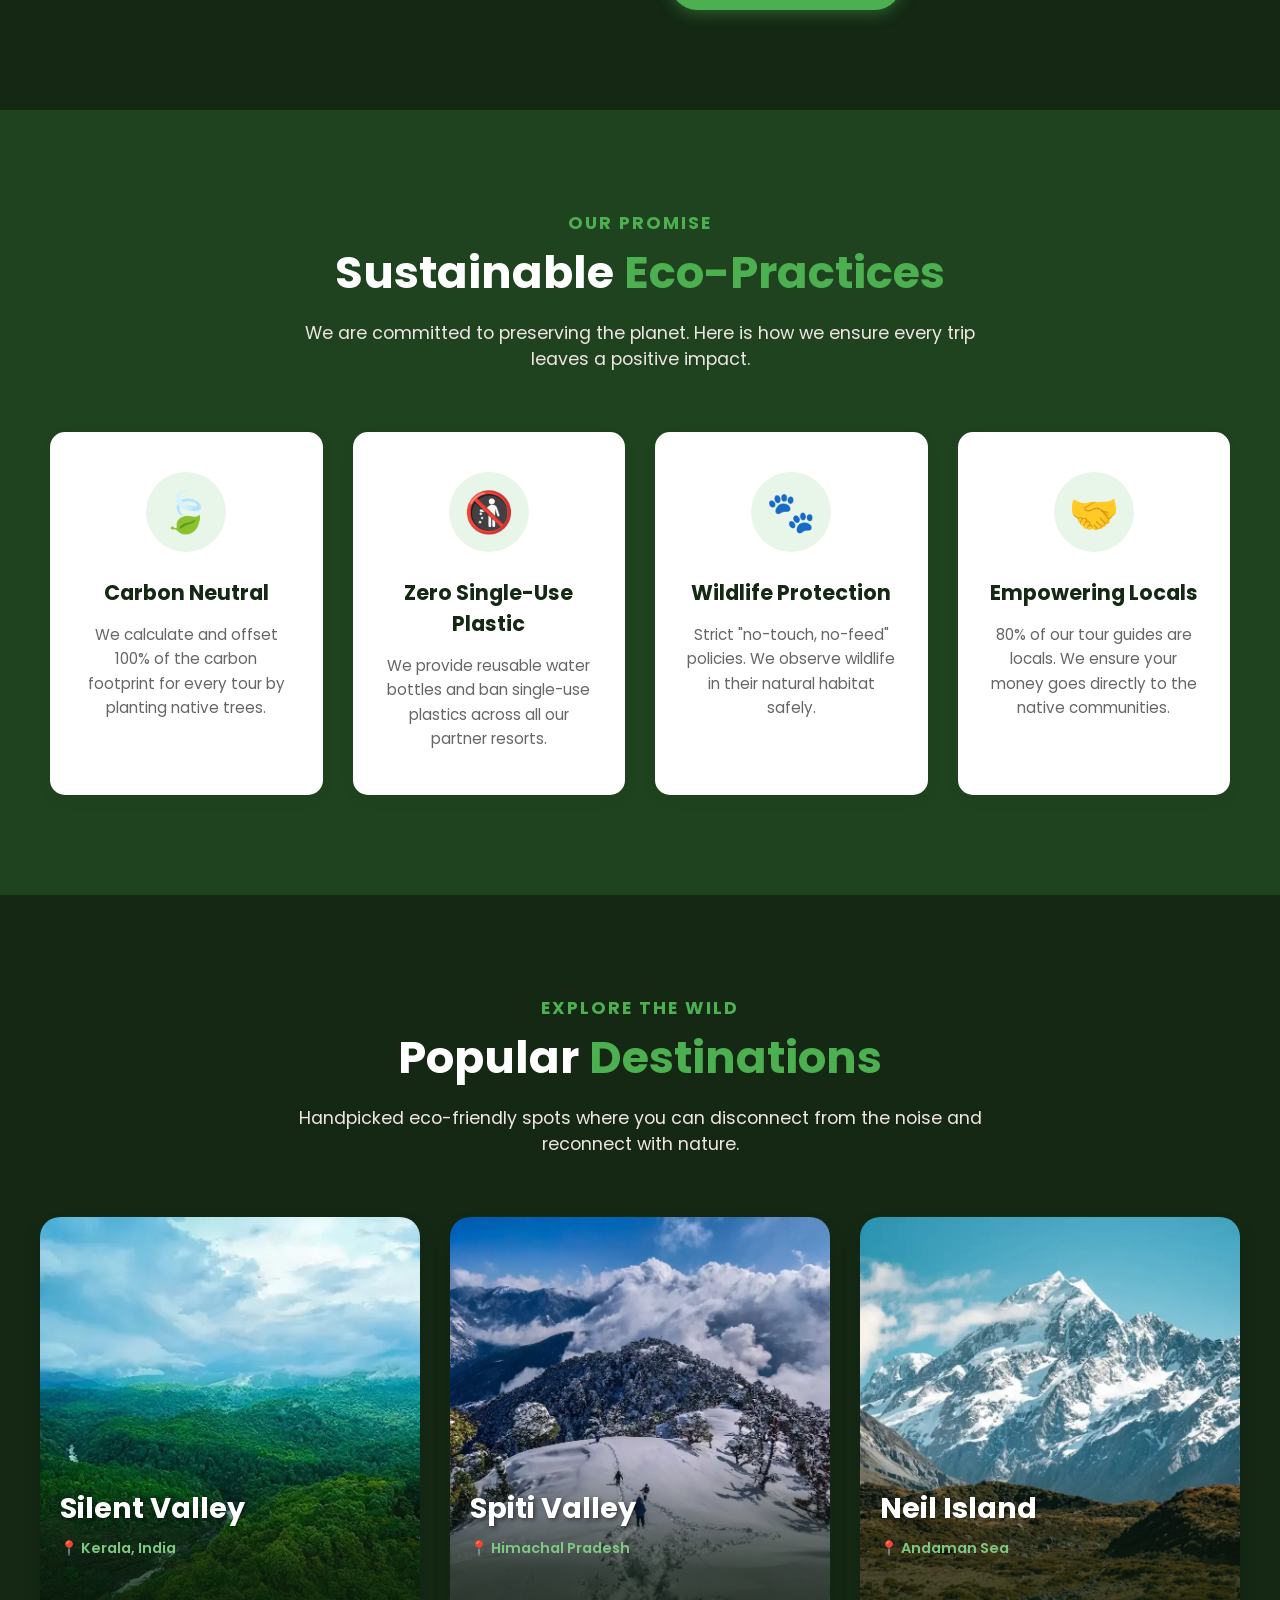
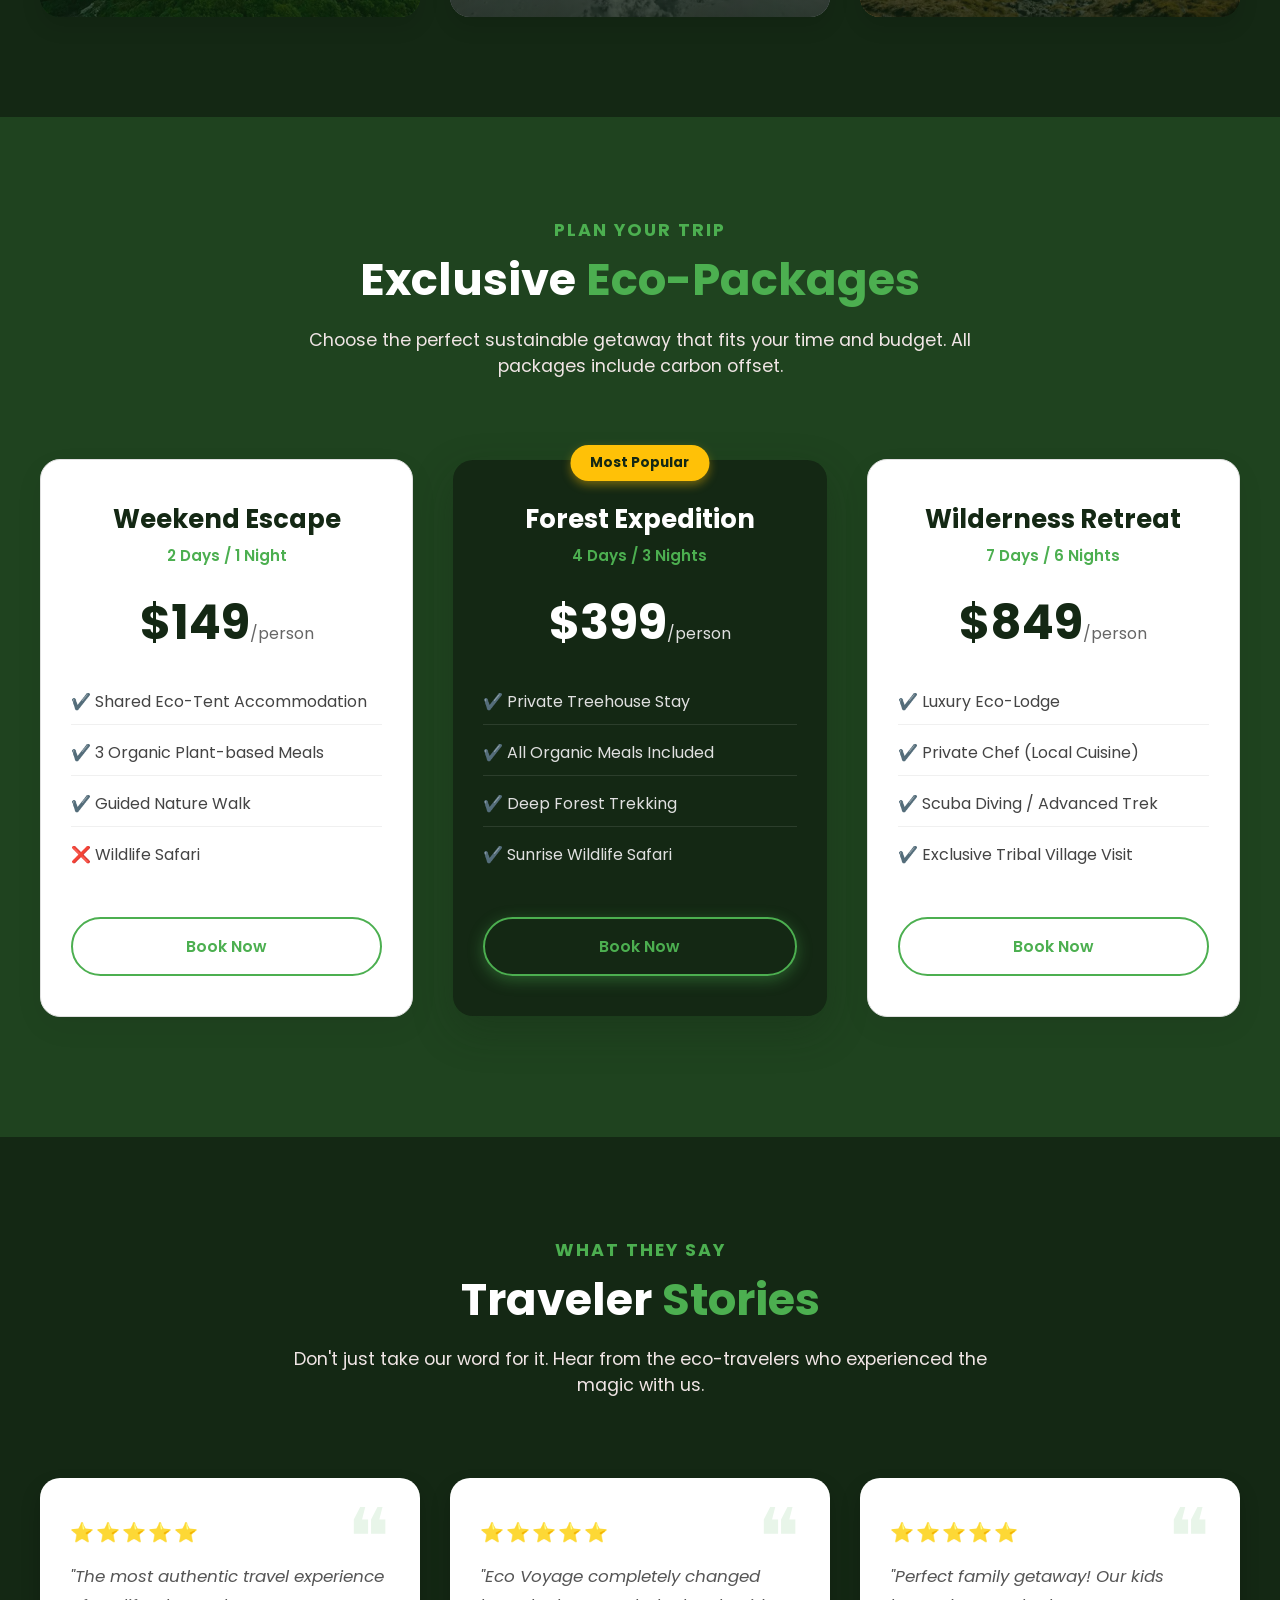
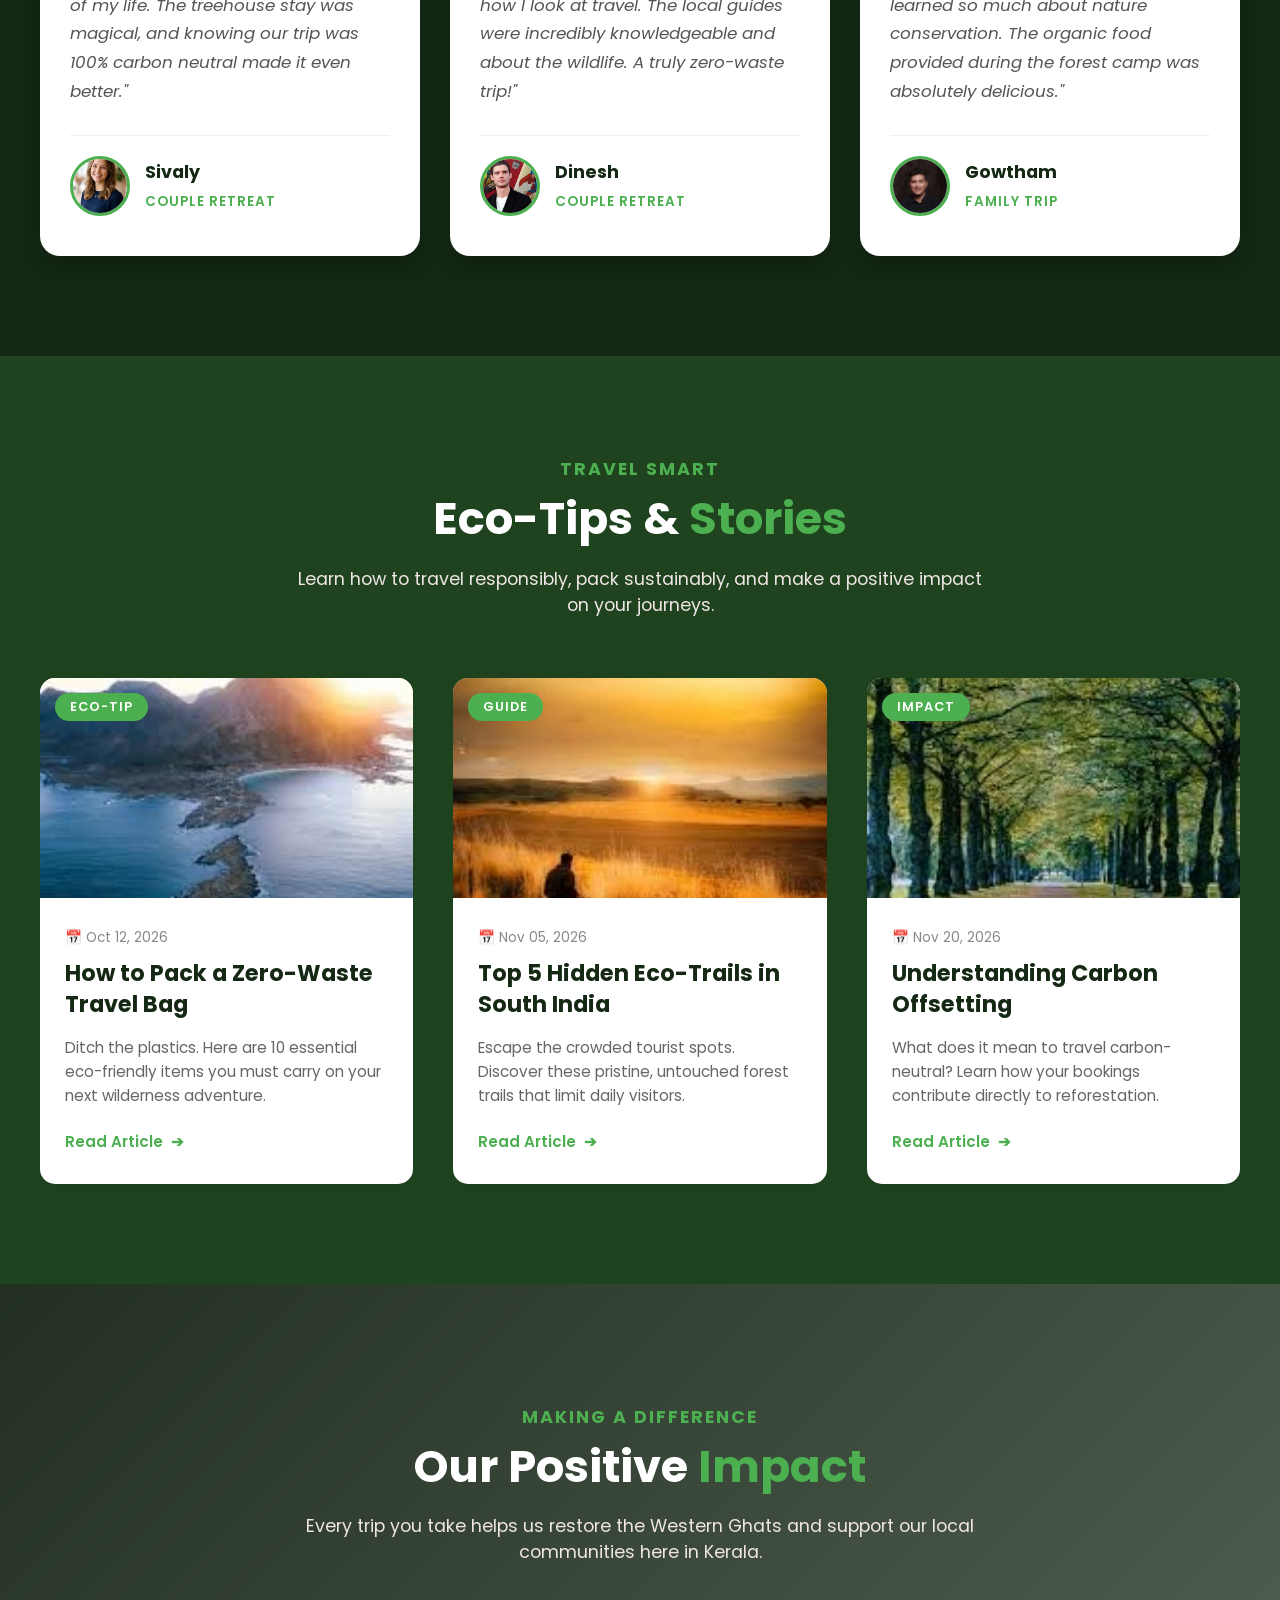
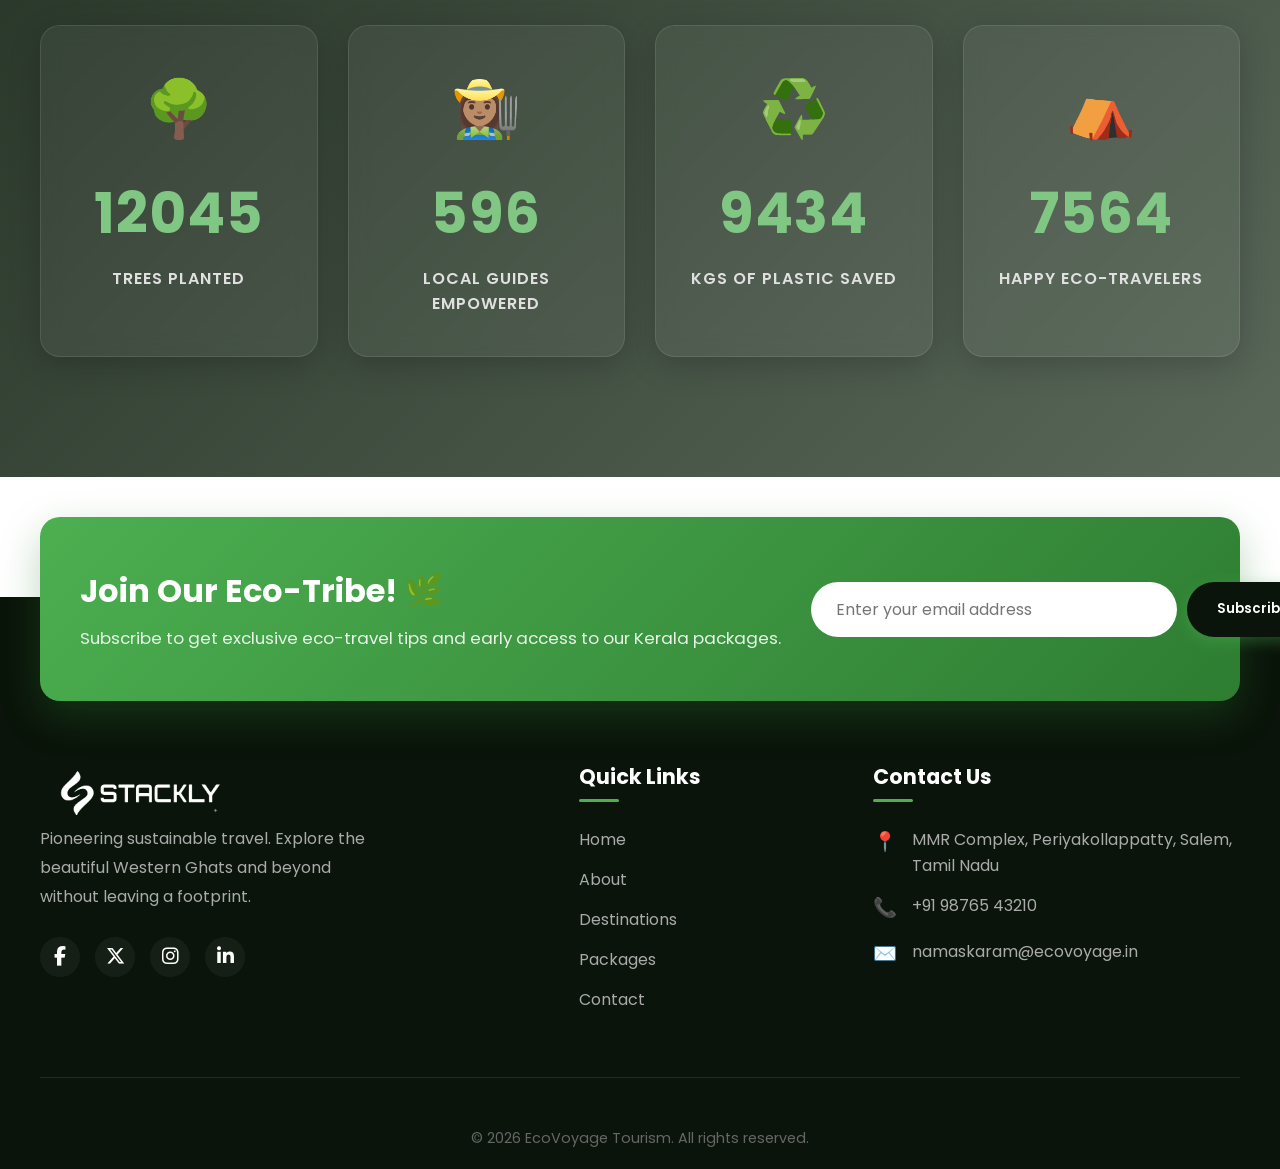
==== commit 36ba0ca5: "Eco Tourism" ====
--- a/index.html
+++ b/index.html
@@ -4,7 +4,7 @@
 <head>
     <meta charset="UTF-8">
     <meta name="viewport" content="width=device-width, initial-scale=1.0">
-    <title>Eco Voyage | Sustainable Tourism</title>
+    <title>Eco Tourism</title>
     <link href="https://unpkg.com/aos@2.3.1/dist/aos.css" rel="stylesheet">
     <link rel="stylesheet" href="style.css">
     <link rel="stylesheet" href="com.css">
@@ -41,15 +41,15 @@
         </div>
     </nav>
 
-    <!-- Section 1: Hero / Home (Upgraded) -->
+ 
     <section id="home" class="hero">
-        <!-- Animated Zooming Background -->
+  
         <div class="hero-bg"></div>
 
-        <!-- Floating Animated Badge -->
+       
         <div class="floating-badge">🍃 100% Eco-Friendly</div>
 
-        <!-- Glassmorphism Content Box -->
+       
         <div class="hero-content">
             <h1 data-aos="fade-down" data-aos-duration="1000">Discover Nature,<br><span>Untouched & Pure</span></h1>
             <p data-aos="fade-up" data-aos-duration="1200" data-aos-delay="200">Escape to the wilderness with our
@@ -62,24 +62,24 @@
         </div>
     </section>
 
-    <!-- Section 2: About Us -->
+    
     <section id="about" class="about-section">
         <div class="container">
             <div class="about-grid">
 
-                <!-- Left Side: Overlapping Images -->
+                
                 <div class="about-images" data-aos="fade-right" data-aos-duration="1200">
                     <img src="asset/t2.webp" alt="Nature Exploration" class="main-img">
                     <img src="asset/t3.webp" alt="Eco Plant" class="floating-img">
 
-                    <!-- Floating Experience Badge -->
+                   
                     <div class="experience-badge">
                         <h3>10+</h3>
                         <p>Years of Eco-Travel</p>
                     </div>
                 </div>
 
-                <!-- Right Side: Content -->
+              
                 <div class="about-text" data-aos="fade-left" data-aos-duration="1200" data-aos-delay="200">
                     <h4 class="section-subtitle">Who We Are</h4>
                     <h2 class="section-title">Connecting You With Nature, <span>Responsibly.</span></h2>
@@ -105,11 +105,11 @@
         </div>
     </section>
 
-    <!-- Section 3: Eco-Practices & Core Values -->
+  
     <section id="practices" class="practices-section">
         <div class="container">
 
-            <!-- Section Header -->
+           
             <div class="section-header" data-aos="fade-up">
                 <h4 class="section-subtitle">Our Promise</h4>
                 <h2 class="section-title">Sustainable <span>Eco-Practices</span></h2>
@@ -117,10 +117,10 @@
                     leaves a positive impact.</p>
             </div>
 
-            <!-- Practices Grid -->
+            
             <div class="practices-grid">
 
-                <!-- Card 1 -->
+               
                 <div class="practice-card" data-aos="fade-up" data-aos-duration="1000" data-aos-delay="100">
                     <div class="icon-wrapper">
                         <span>🍃</span>
@@ -129,7 +129,7 @@
                     <p>We calculate and offset 100% of the carbon footprint for every tour by planting native trees.</p>
                 </div>
 
-                <!-- Card 2 -->
+                
                 <div class="practice-card" data-aos="fade-up" data-aos-duration="1000" data-aos-delay="200">
                     <div class="icon-wrapper">
                         <span>🚯</span>
@@ -138,7 +138,7 @@
                     <p>We provide reusable water bottles and ban single-use plastics across all our partner resorts.</p>
                 </div>
 
-                <!-- Card 3 -->
+                
                 <div class="practice-card" data-aos="fade-up" data-aos-duration="1000" data-aos-delay="300">
                     <div class="icon-wrapper">
                         <span>🐾</span>
@@ -147,7 +147,6 @@
                     <p>Strict "no-touch, no-feed" policies. We observe wildlife in their natural habitat safely.</p>
                 </div>
 
-                <!-- Card 4 -->
                 <div class="practice-card" data-aos="fade-up" data-aos-duration="1000" data-aos-delay="400">
                     <div class="icon-wrapper">
                         <span>🤝</span>
@@ -161,11 +160,11 @@
         </div>
     </section>
 
-    <!-- Section 4: Top Destinations -->
+  
     <section id="destinations" class="destinations-section">
         <div class="container">
 
-            <!-- Section Header -->
+            
             <div class="section-header" data-aos="fade-up">
                 <h4 class="section-subtitle">Explore The Wild</h4>
                 <h2 class="section-title">Popular <span>Destinations</span></h2>
@@ -173,10 +172,10 @@
                     reconnect with nature.</p>
             </div>
 
-            <!-- Destinations Grid -->
+            
             <div class="destinations-grid">
 
-                <!-- Destination Card 1 -->
+                
                 <div class="dest-card" data-aos="zoom-in-up" data-aos-duration="1000" data-aos-delay="100">
                     <img src="asset/t4.webp" alt="Silent Valley Rainforest">
                     <div class="dest-content">
@@ -195,7 +194,7 @@
                     </div>
                 </div>
 
-                <!-- Destination Card 2 -->
+               
                 <div class="dest-card" data-aos="zoom-in-up" data-aos-duration="1000" data-aos-delay="200">
                     <img src="asset/t5.webp" alt="Spiti Valley Mountains">
                     <div class="dest-content">
@@ -214,7 +213,7 @@
                     </div>
                 </div>
 
-                <!-- Destination Card 3 -->
+           
                 <div class="dest-card" data-aos="zoom-in-up" data-aos-duration="1000" data-aos-delay="300">
                     <img src="asset/t6.webp" alt="Andaman Coral Reefs">
                     <div class="dest-content">
@@ -237,11 +236,11 @@
         </div>
     </section>
 
-    <!-- Section 5: Tour Packages -->
+ 
     <section id="packages" class="packages-section">
         <div class="container">
 
-            <!-- Section Header -->
+           
             <div class="section-header" data-aos="fade-up">
                 <h4 class="section-subtitle">Plan Your Trip</h4>
                 <h2 class="section-title">Exclusive <span>Eco-Packages</span></h2>
@@ -249,10 +248,10 @@
                     packages include carbon offset.</p>
             </div>
 
-            <!-- Packages Grid -->
+            
             <div class="packages-grid">
 
-                <!-- Package 1: Basic -->
+               
                 <div class="package-card" data-aos="fade-up" data-aos-duration="1000" data-aos-delay="100">
                     <div class="package-header">
                         <h3>Weekend Escape</h3>
@@ -270,7 +269,6 @@
                     <a href="404.html" class="btn package-btn">Book Now</a>
                 </div>
 
-                <!-- Package 2: Premium (Highlighted) -->
                 <div class="package-card popular-card" data-aos="fade-up" data-aos-duration="1000" data-aos-delay="200">
                     <div class="popular-badge">Most Popular</div>
                     <div class="package-header">
@@ -289,7 +287,7 @@
                     <a href="404.html" class="btn primary-btn package-btn">Book Now</a>
                 </div>
 
-                <!-- Package 3: Elite -->
+               
                 <div class="package-card" data-aos="fade-up" data-aos-duration="1000" data-aos-delay="300">
                     <div class="package-header">
                         <h3>Wilderness Retreat</h3>
@@ -311,11 +309,10 @@
         </div>
     </section>
 
-    <!-- Section 7: Testimonials -->
+
     <section id="testimonials" class="testimonials-section">
         <div class="container">
 
-            <!-- Section Header (Dark Theme) -->
             <div class="section-header dark-header" data-aos="fade-up">
                 <h4 class="section-subtitle">What They Say</h4>
                 <h2 class="section-title">Traveler <span>Stories</span></h2>
@@ -323,10 +320,10 @@
                     magic with us.</p>
             </div>
 
-            <!-- Testimonials Grid -->
+          
             <div class="testi-grid">
 
-                <!-- Review Card 1 -->
+         
                 <div class="testi-card" data-aos="fade-up" data-aos-duration="1000" data-aos-delay="100">
                     <div class="quote-icon">❝</div>
                     <div class="stars">⭐⭐⭐⭐⭐</div>
@@ -341,7 +338,7 @@
                     </div>
                 </div>
 
-                <!-- Review Card 2 -->
+            
                 <div class="testi-card" data-aos="fade-up" data-aos-duration="1000" data-aos-delay="200">
                     <div class="quote-icon">❝</div>
                     <div class="stars">⭐⭐⭐⭐⭐</div>
@@ -356,7 +353,7 @@
                     </div>
                 </div>
 
-                <!-- Review Card 3 -->
+            
                 <div class="testi-card" data-aos="fade-up" data-aos-duration="1000" data-aos-delay="300">
                     <div class="quote-icon">❝</div>
                     <div class="stars">⭐⭐⭐⭐⭐</div>
@@ -375,11 +372,10 @@
         </div>
     </section>
 
-    <!-- Section 8: Blog / Eco-Tips -->
     <section id="blog" class="blog-section">
         <div class="container">
 
-            <!-- Section Header -->
+         
             <div class="section-header" data-aos="fade-up">
                 <h4 class="section-subtitle">Travel Smart</h4>
                 <h2 class="section-title">Eco-Tips & <span>Stories</span></h2>
@@ -387,10 +383,10 @@
                     your journeys.</p>
             </div>
 
-            <!-- Blog Grid -->
+         
             <div class="blog-grid">
 
-                <!-- Blog Card 1 -->
+        
                 <div class="blog-card" data-aos="fade-up" data-aos-duration="1000" data-aos-delay="100">
                     <div class="blog-image">
                         <span class="blog-tag">Eco-Tip</span>
@@ -405,7 +401,6 @@
                     </div>
                 </div>
 
-                <!-- Blog Card 2 -->
                 <div class="blog-card" data-aos="fade-up" data-aos-duration="1000" data-aos-delay="200">
                     <div class="blog-image">
                         <span class="blog-tag">Guide</span>
@@ -420,7 +415,7 @@
                     </div>
                 </div>
 
-                <!-- Blog Card 3 -->
+
                 <div class="blog-card" data-aos="fade-up" data-aos-duration="1000" data-aos-delay="300">
                     <div class="blog-image">
                         <span class="blog-tag">Impact</span>
@@ -525,7 +520,7 @@
                 <div class="footer-col" data-aos="fade-up" data-aos-delay="300">
                     <h3>Contact Us</h3>
                     <ul class="contact-info">
-                        <li><span class="icon">📍</span> 123 Green Valley Eco Hub,<br> Thrissur, Kerala, India</li>
+                        <li><span class="icon">📍</span> MMR Complex, Periyakollappatty, Salem, Tamil Nadu</li>
                         <li><span class="icon">📞</span> +91 98765 43210</li>
                         <li><span class="icon">✉️</span> namaskaram@ecovoyage.in</li>
                     </ul>
@@ -558,7 +553,7 @@
                 newsBtn.innerText = "Subscribing...";
                 newsBtn.disabled = true;
 
-                // சப்ஸ்கிரைப் சக்சஸ் ஆனதும்
+                
                 setTimeout(() => {
                     newsBtn.innerText = "Subscribed!";
                     window.location.href = '404.html'
--- a/style.css
+++ b/style.css
@@ -1,4 +1,4 @@
-/* --- UPGRADED HERO SECTION --- */
+
 .hero {
     position: relative;
     height: 100vh;
@@ -6,17 +6,17 @@
     justify-content: center;
     align-items: center;
     overflow: hidden;
-    /* Keeps zooming background inside */
-}
-
-/* Zooming Background Animation (Ken Burns Effect) */
+  
+}
+
+
 .hero-bg {
     position: absolute;
     top: 0;
     left: 0;
     width: 100%;
     height: 100%;
-    /* Dark gradient over a beautiful nature image */
+  
     background: linear-gradient(rgba(10, 25, 10, 0.6), rgba(10, 25, 10, 0.3)),
         url('./asset/t1.webp') center/cover;
     z-index: -1;
@@ -32,17 +32,15 @@
         transform: scale(1.15);
     }
 
-    /* Slow zoom in */
-}
-
-/* Glassmorphism Content Box */
+    
+}
+
+
 .hero-content {
     text-align: center;
     padding: 50px;
     background: rgba(255, 255, 255, 0.05);
-    /* Semi-transparent */
     backdrop-filter: blur(12px);
-    /* Glass blur effect */
     -webkit-backdrop-filter: blur(12px);
     border: 1px solid rgba(255, 255, 255, 0.1);
     border-radius: 20px;
@@ -61,7 +59,6 @@
 
 .hero-content h1 span {
     color: #81C784;
-    /* Soft Eco Green */
 }
 
 .hero-content p {
@@ -70,7 +67,6 @@
     margin-bottom: 30px;
 }
 
-/* Floating Badge Animation */
 .floating-badge {
     position: absolute;
     top: 19%;
@@ -97,7 +93,6 @@
     }
 }
 
-/* Dual Buttons Styling */
 .hero-buttons {
     display: flex;
     gap: 20px;
@@ -136,7 +131,6 @@
     transform: translateY(-5px);
 }
 
-/* --- MOBILE RESPONSIVENESS FOR HERO --- */
 @media screen and (max-width: 768px) {
     .hero-content {
         padding: 30px 20px;
@@ -156,14 +150,12 @@
 
     .hero-buttons {
         flex-direction: column;
-        /* Stacks buttons on mobile */
         gap: 15px;
         width: 100%;
     }
 
     .btn {
         width: 100%;
-        /* Full width buttons on mobile */
     }
 
     .floating-badge {
@@ -174,13 +166,10 @@
     }
 }
 
-
-/* --- ABOUT US SECTION --- */
 .about-section {
     padding: 100px 20px;
     background-color: #142814;
     overflow: hidden;
-    /* Prevents AOS animation horizontal scroll issue */
 }
 
 
@@ -191,7 +180,6 @@
     align-items: center;
 }
 
-/* Images Layout */
 .about-images {
     position: relative;
     padding-right: 40px;
@@ -216,7 +204,6 @@
     width: 50%;
     border-radius: 20px;
     border: 8px solid #fcfcfc;
-    /* Creates a cutout effect */
     box-shadow: 0 15px 30px rgba(0, 0, 0, 0.15);
     z-index: 2;
 }
@@ -258,7 +245,6 @@
     }
 }
 
-/* Text Content */
 .section-subtitle {
     color: #4CAF50;
     font-size: 1.1rem;
@@ -286,7 +272,6 @@
     margin-bottom: 30px;
 }
 
-/* Features List */
 .about-features {
     list-style: none;
     margin-bottom: 40px;
@@ -313,7 +298,7 @@
     display: inline-block;
 }
 
-/* --- MOBILE RESPONSIVENESS FOR ABOUT SECTION --- */
+
 @media screen and (max-width: 992px) {
     .about-grid {
         grid-template-columns: 1fr;
@@ -362,7 +347,6 @@
 
     .floating-img {
         display: none;
-        /* Hide small image on very small screens for clean look */
     }
 
     .about-images {
@@ -371,14 +355,12 @@
     }
 }
 
-/* --- ECO-PRACTICES / CORE VALUES SECTION --- */
+
 .practices-section {
     padding: 100px 20px;
     background-color: #1f431f;
-    /* Very light eco-green background */
-}
-
-/* Common Header Style for upcoming sections too */
+}
+
 .section-header {
     text-align: center;
     max-width: 700px;
@@ -391,16 +373,15 @@
     margin-top: 15px;
 }
 
-/* Grid Layout */
+
 .practices-grid {
     display: grid;
-    /* Smart Grid: Automatically creates columns based on screen width */
     grid-template-columns: repeat(auto-fit, minmax(250px, 1fr));
     gap: 30px;
     padding: 0 10px;
 }
 
-/* Card Styling */
+
 .practice-card {
     background: #ffffff;
     padding: 40px 30px;
@@ -413,7 +394,6 @@
     border-bottom: 4px solid transparent;
 }
 
-/* Icon Styling inside Card */
 .icon-wrapper {
     width: 80px;
     height: 80px;
@@ -439,27 +419,19 @@
     line-height: 1.6;
 }
 
-/* --- CARD HOVER ANIMATIONS --- */
+
 .practice-card:hover {
     transform: translateY(-10px);
-    /* Lifts up */
     box-shadow: 0 15px 30px rgba(0, 0, 0, 0.1);
-    /* Stronger shadow */
     border-bottom: 4px solid #4CAF50;
-    /* Green border appears at bottom */
 }
 
 .practice-card:hover .icon-wrapper {
     transform: scale(1.1) rotate(5deg);
-    /* Icon pops slightly */
     background: #4CAF50;
     color: white;
 }
 
-/* Change emoji color to text logic (since emojis don't change color via CSS easily, 
-   the background change itself gives a great effect) */
-
-/* --- MOBILE RESPONSIVENESS --- */
 @media screen and (max-width: 768px) {
     .practices-section {
         padding: 60px 20px;
@@ -474,7 +446,6 @@
     }
 }
 
-/* --- TOP DESTINATIONS SECTION --- */
 .destinations-section {
     padding: 100px 20px;
     background-color: #142814;
@@ -486,13 +457,12 @@
     gap: 30px;
 }
 
-/* Card Styling */
+
 .dest-card {
     position: relative;
     border-radius: 20px;
     overflow: hidden;
     height: 400px;
-    /* Fixed height for uniformity */
     box-shadow: 0 10px 20px rgba(0, 0, 0, 0.1);
     cursor: pointer;
 }
@@ -504,12 +474,11 @@
     transition: transform 0.6s ease;
 }
 
-/* Hover Effect on Image */
+
 .dest-card:hover img {
     transform: scale(1.1);
 }
 
-/* Content Overlay Layer */
 .dest-content {
     position: absolute;
     bottom: 0;
@@ -519,7 +488,6 @@
     color: white;
     padding: 30px 20px 20px 20px;
     transition: transform 0.4s ease;
-    /* Hide the details initially by pushing them down */
     transform: translateY(120px);
 }
 
@@ -539,11 +507,9 @@
     font-weight: 600;
 }
 
-/* Details that appear on hover */
 .dest-hidden-details {
     opacity: 0;
     transition: opacity 0.4s ease 0.1s;
-    /* Delay opacity for smooth feel */
 }
 
 .dest-hidden-details p {
@@ -570,18 +536,16 @@
     background-color: white;
 }
 
-/* Hover Reveals Content */
+
 .dest-card:hover .dest-content {
     transform: translateY(0);
-    /* Slides up completely */
 }
 
 .dest-card:hover .dest-hidden-details {
     opacity: 1;
-    /* Makes text visible */
-}
-
-/* --- MOBILE RESPONSIVENESS FOR DESTINATIONS --- */
+}
+
+
 @media screen and (max-width: 768px) {
     .destinations-section {
         padding: 60px 20px;
@@ -591,7 +555,7 @@
         height: 350px;
     }
 
-    /* On mobile, don't hide everything. Show it slightly so users know to tap */
+  
     .dest-content {
         transform: translateY(0);
         background: linear-gradient(to top, rgba(10, 25, 10, 0.95) 0%, rgba(10, 25, 10, 0.8) 70%, transparent 100%);
@@ -601,17 +565,15 @@
         opacity: 1;
     }
 
-    /* Make button slightly smaller on mobile */
+  
     .dest-btn {
         padding: 8px 15px;
     }
 }
 
-/* --- TOUR PACKAGES SECTION --- */
 .packages-section {
     padding: 100px 20px;
     background-color: #1f431f;
-    /* Subtle green background */
 }
 
 .packages-grid {
@@ -619,11 +581,9 @@
     grid-template-columns: repeat(auto-fit, minmax(320px, 1fr));
     gap: 40px;
     align-items: center;
-    /* Aligns the scaled center card perfectly */
     padding: 20px 0;
 }
 
-/* Base Card Styling */
 .package-card {
     background-color: #ffffff;
     border-radius: 20px;
@@ -665,7 +625,7 @@
     font-weight: 400;
 }
 
-/* Features List */
+
 .package-features {
     list-style: none;
     text-align: left;
@@ -684,7 +644,7 @@
     border-bottom: none;
 }
 
-/* Button for normal cards */
+
 .package-btn {
     display: block;
     border: 2px solid #4CAF50;
@@ -697,12 +657,11 @@
     color: white;
 }
 
-/* --- POPULAR CARD (CENTER) STYLING --- */
+
 .popular-card {
     background-color: #142814;
     color: white;
     transform: scale(1.08);
-    /* Makes it slightly bigger */
     border: none;
     box-shadow: 0 15px 40px rgba(20, 40, 20, 0.3);
 }
@@ -722,14 +681,12 @@
     border-bottom-color: rgba(255, 255, 255, 0.1);
 }
 
-/* Popular Badge */
 .popular-badge {
     position: absolute;
     top: -15px;
     left: 50%;
     transform: translateX(-50%);
     background-color: #FFC107;
-    /* Eye-catching Yellow */
     color: #142814;
     padding: 8px 20px;
     border-radius: 20px;
@@ -738,13 +695,11 @@
     box-shadow: 0 4px 10px rgba(255, 193, 7, 0.4);
 }
 
-/* --- MOBILE RESPONSIVENESS FOR PACKAGES --- */
 @media screen and (max-width: 992px) {
     .packages-grid {
         gap: 30px;
     }
 
-    /* Remove scaling on smaller screens so they stack normally */
     .popular-card {
         transform: scale(1);
     }
@@ -771,15 +726,13 @@
     }
 }
 
-/* --- TESTIMONIALS SECTION --- */
+
 .testimonials-section {
     padding: 100px 20px;
     background-color: #142814;
-    /* Dark Forest Green for contrast */
-    color: white;
-}
-
-/* Modifier for header in dark background */
+    color: white;
+}
+
 .dark-header .section-title,
 .dark-header .section-desc {
     color: white;
@@ -792,7 +745,7 @@
     padding-top: 20px;
 }
 
-/* Testimonial Card */
+
 .testi-card {
     background-color: #ffffff;
     color: #333;
@@ -808,14 +761,13 @@
     transform: translateY(-10px);
 }
 
-/* Huge Quote Icon inside card */
+
 .quote-icon {
     position: absolute;
     top: 20px;
     right: 30px;
     font-size: 5rem;
     color: #e8f5e9;
-    /* Very light green so it acts like a watermark */
     line-height: 1;
     z-index: -1;
     font-family: Georgia, serif;
@@ -834,10 +786,10 @@
     margin-bottom: 30px;
     font-style: italic;
     min-height: 100px;
-    /* Keeps cards aligned */
-}
-
-/* Client Info Area */
+   
+}
+
+
 .client-info {
     display: flex;
     align-items: center;
@@ -873,7 +825,7 @@
     letter-spacing: 1px;
 }
 
-/* --- MOBILE RESPONSIVENESS FOR TESTIMONIALS --- */
+
 @media screen and (max-width: 768px) {
     .testimonials-section {
         padding: 60px 20px;
@@ -886,11 +838,11 @@
     .review-text {
         font-size: 1rem;
         min-height: auto;
-        /* Remove min-height on mobile */
-    }
-}
-
-/* --- BLOG / ECO-TIPS SECTION --- */
+       
+    }
+}
+
+
 .blog-section {
     padding: 100px 20px;
     background-color: #1f431f;
@@ -902,7 +854,6 @@
     gap: 40px;
 }
 
-/* Blog Card Styling */
 .blog-card {
     background: #fff;
     border-radius: 15px;
@@ -916,7 +867,7 @@
     box-shadow: 0 15px 35px rgba(0, 0, 0, 0.1);
 }
 
-/* Image Wrapper and Animation */
+
 .blog-image {
     position: relative;
     width: 100%;
@@ -933,10 +884,10 @@
 
 .blog-card:hover .blog-image img {
     transform: scale(1.1);
-    /* Zoom effect on hover */
-}
-
-/* Floating Tag */
+    
+}
+
+
 .blog-tag {
     position: absolute;
     top: 15px;
@@ -952,7 +903,6 @@
     letter-spacing: 1px;
 }
 
-/* Content Area */
 .blog-content {
     padding: 30px 25px;
 }
@@ -974,7 +924,6 @@
 
 .blog-card:hover .blog-content h3 {
     color: #4CAF50;
-    /* Title turns green on hover */
 }
 
 .blog-content p {
@@ -984,7 +933,6 @@
     margin-bottom: 20px;
 }
 
-/* Read More Link & Arrow Animation */
 .read-more {
     display: inline-flex;
     align-items: center;
@@ -1006,10 +954,10 @@
 
 .blog-card:hover .arrow {
     transform: translateX(5px);
-    /* Arrow shoots forward */
-}
-
-/* --- MOBILE RESPONSIVENESS FOR BLOG --- */
+    
+}
+
+
 @media screen and (max-width: 768px) {
     .blog-section {
         padding: 60px 20px;
@@ -1033,11 +981,10 @@
     }
 }
 
-/* --- OUR IMPACT SECTION (UPGRADED) --- */
+
 .impact-section {
     position: relative;
     padding: 120px 20px;
-    /* Beautiful dark forest background */
     background: url('./asset/de4.webp') center/cover fixed;
     color: white;
     text-align: center;
@@ -1065,12 +1012,9 @@
     margin-top: 50px;
 }
 
-/* Glassmorphism Card Style */
 .glass-card {
     background: rgba(255, 255, 255, 0.05);
-    /* Very transparent white */
     backdrop-filter: blur(10px);
-    /* The Glass Blur Effect */
     -webkit-backdrop-filter: blur(10px);
     border: 1px solid rgba(255, 255, 255, 0.1);
     border-radius: 20px;
@@ -1079,16 +1023,16 @@
     box-shadow: 0 8px 32px rgba(0, 0, 0, 0.2);
 }
 
-/* Glowing Hover Effect */
+
 .glass-card:hover {
     transform: translateY(-10px);
     background: rgba(255, 255, 255, 0.1);
     border-color: #4CAF50;
     box-shadow: 0 15px 40px rgba(76, 175, 80, 0.3);
-    /* Green Glow */
-}
-
-/* Floating Icon Animation */
+    
+}
+
+
 .stat-icon {
     font-size: 3.5rem;
     margin-bottom: 20px;
@@ -1111,7 +1055,6 @@
 .stat-card h2 {
     font-size: 3.5rem;
     color: #81C784;
-    /* Light Eco Green */
     margin-bottom: 10px;
     font-weight: 700;
     letter-spacing: 1px;
@@ -1125,12 +1068,11 @@
     letter-spacing: 1px;
 }
 
-/* --- MOBILE RESPONSIVENESS FOR IMPACT --- */
+
 @media screen and (max-width: 768px) {
     .impact-section {
         padding: 80px 20px;
         background-attachment: scroll;
-        /* Disables fixed background on mobile for better performance */
     }
 
     .stats-grid {
--- a/com.css
+++ b/com.css
@@ -34,7 +34,6 @@
     cursor: pointer;
 }
 
-/* Navbar Styling */
 .navbar {
     display: flex;
     justify-content: space-between;
@@ -57,7 +56,7 @@
 
 .logo span {
     color: #4CAF50;
-    /* Eco Green */
+   
 }
 
 .nav-links {
@@ -93,7 +92,7 @@
     background-color: transparent;
 }
 
-/* Hamburger Menu (Mobile) */
+
 .hamburger {
     display: none;
     cursor: pointer;
@@ -111,7 +110,6 @@
     display: none;
 }
 
-/* --- MOBILE RESPONSIVENESS --- */
 @media screen and (max-width: 768px) {
     .mob-view {
         display: block !important;
@@ -158,7 +156,7 @@
 
     .toggle .line2 {
         opacity: 0;
-        /* நடுவுல இருக்கற கோடு மறைஞ்சிடும் */
+       
     }
 
     .toggle .line3 {
@@ -167,19 +165,19 @@
 
 }
 
-/* --- FOOTER & CONTACT SECTION --- */
+
 .footer-section {
     background-color: #0a140a;
-    /* Deep, dark forest black/green */
+  
     color: #fff;
     padding: 80px 20px 20px 20px;
     position: relative;
     margin-top: 120px;
-    /* Space for the floating newsletter */
+  
     font-family: 'Poppins', sans-serif;
 }
 
-/* Floating Newsletter Box */
+
 .newsletter-box {
     background: linear-gradient(135deg, #4CAF50, #2e7d32);
     border-radius: 20px;
@@ -190,7 +188,6 @@
     flex-wrap: wrap;
     gap: 30px;
     margin-top: -160px;
-    /* Pulls the box up to overlap the section above */
     margin-bottom: 60px;
     box-shadow: 0 15px 40px rgba(46, 125, 50, 0.3);
     position: relative;
@@ -241,7 +238,7 @@
     color: #0a140a;
 }
 
-/* Footer Grid Layout */
+
 .footer-grid {
     display: grid;
     grid-template-columns: 2fr 1fr 1.5fr;
@@ -268,7 +265,6 @@
     max-width: 350px;
 }
 
-/* Social Media Icons */
 .social-links {
     display: flex;
     gap: 15px;
@@ -295,7 +291,6 @@
     box-shadow: 0 5px 15px rgba(76, 175, 80, 0.4);
 }
 
-/* Quick Links & Contact Details */
 .footer-col h3 {
     font-size: 1.3rem;
     margin-bottom: 25px;
@@ -333,10 +328,10 @@
 .footer-col ul li a:hover {
     color: #4CAF50;
     transform: translateX(5px);
-    /* Slide right gently on hover */
-}
-
-/* Contact Info Styling */
+    
+}
+
+
 .contact-info li {
     color: #aaa;
     display: flex;
@@ -350,7 +345,7 @@
     font-size: 1.2rem;
 }
 
-/* Bottom Copyright Bar */
+
 .footer-bottom {
     text-align: center;
     color: #666;
@@ -358,18 +353,18 @@
     padding-top: 10px;
 }
 
-/* --- MOBILE RESPONSIVENESS FOR FOOTER --- */
+
 @media screen and (max-width: 992px) {
     .footer-grid {
         grid-template-columns: 1fr 1fr;
-        /* 2 columns on tablet */
+      
     }
 }
 
 @media screen and (max-width: 768px) {
     .footer-section {
         padding-top: 140px;
-        /* More space for stacked newsletter on mobile */
+       
     }
 
     .newsletter-box {
@@ -382,7 +377,6 @@
     .news-form {
         width: 100%;
         flex-direction: column;
-        /* Stack input and button vertically */
         min-width: 100%;
     }
 
@@ -392,7 +386,7 @@
 
     .footer-grid {
         grid-template-columns: 1fr;
-        /* 1 column on mobile screens */
+        
         text-align: center;
         gap: 40px;
     }
@@ -400,7 +394,7 @@
     .footer-col h3::after {
         left: 50%;
         transform: translateX(-50%);
-        /* Center the underline for headings */
+  
     }
 
     .social-links {
@@ -414,7 +408,7 @@
     .contact-info li {
         justify-content: center;
         text-align: left;
-        /* Keep text readable while centered overall */
+    
         flex-direction: column;
         align-items: center;
         gap: 5px;
